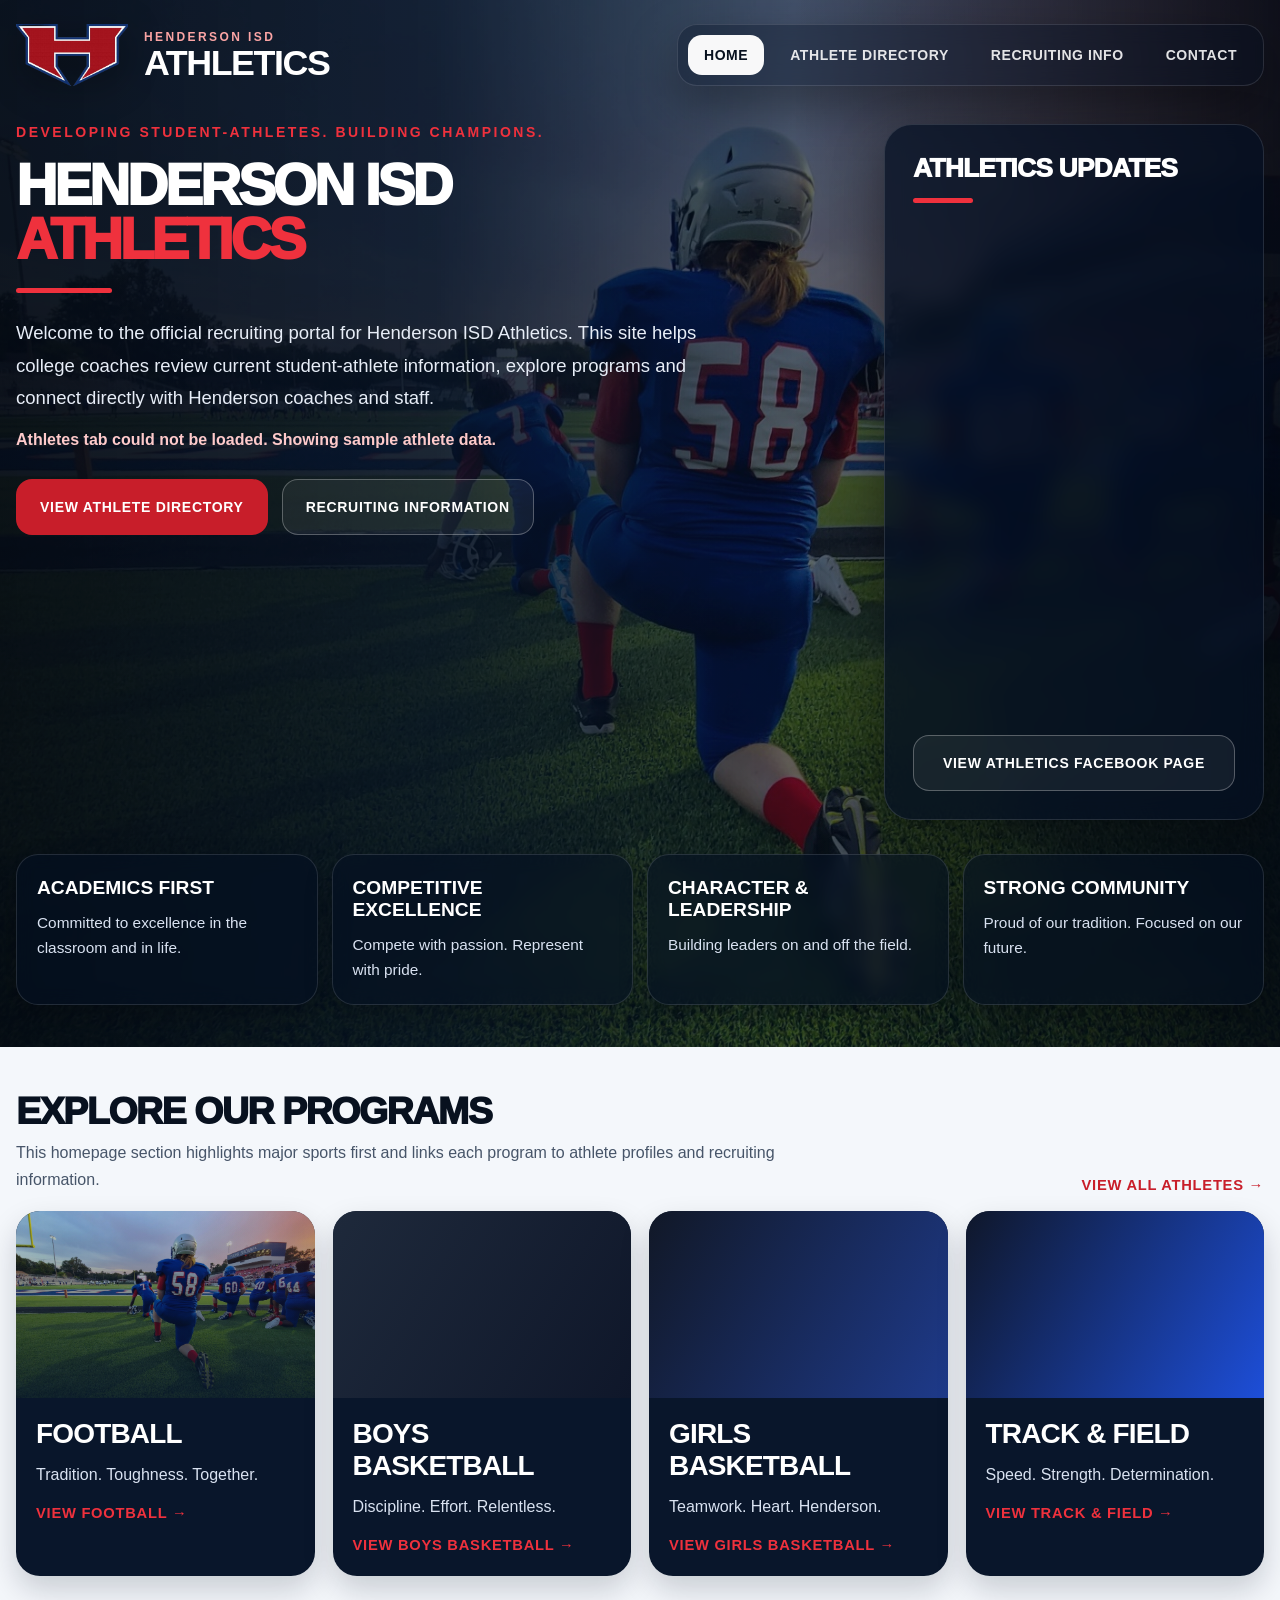
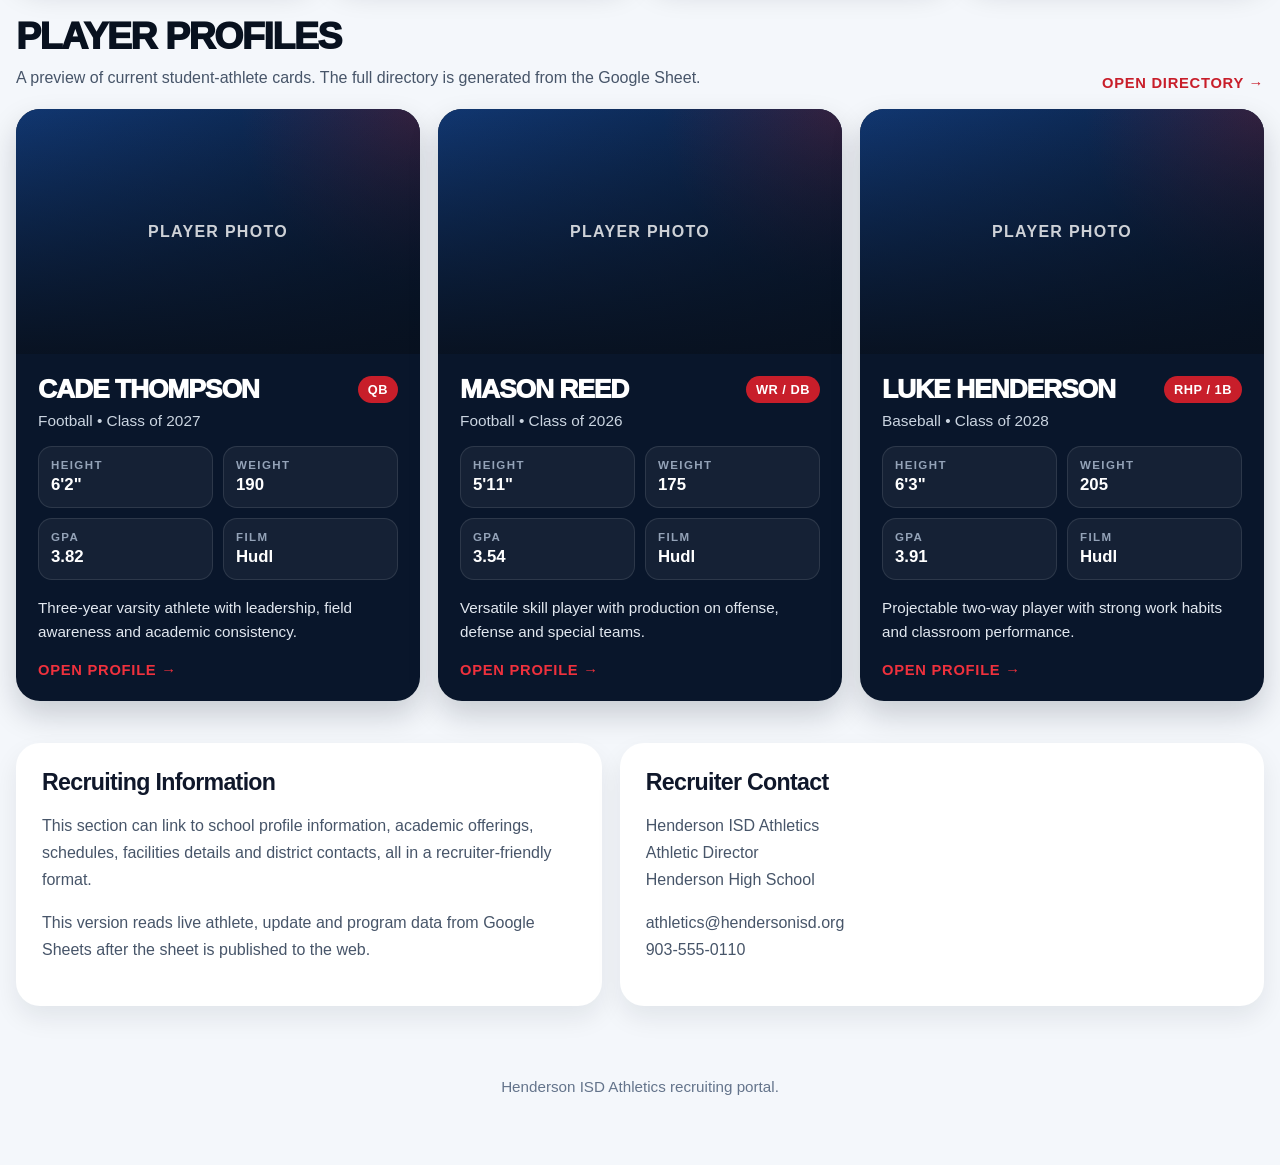
==== index.html @ 4355a3d9 "Update index.html" ====
<!DOCTYPE html>
<html lang="en">
<head>
  <meta charset="UTF-8" />
  <meta name="viewport" content="width=device-width, initial-scale=1.0" />
  <title>Henderson ISD Athletics Recruiting Portal</title>
  <link rel="stylesheet" href="styles.css" />
  <script defer src="config.js"></script>
  <script defer src="app.js"></script>
</head>
<body data-page="home">
  <header class="hero">
    <div class="hero-inner wrap">
      <div class="topbar">
        <div class="brand">
          <img src="assets/wicked-h.png" alt="Wicked H logo" />
          <div><p class="brand-kicker">Henderson ISD</p><div class="brand-title">Athletics</div></div>
        </div>
        <nav class="nav" aria-label="Main navigation">
          <a class='active' href="index.html">Home</a>
          <a  href="athletes.html">Athlete Directory</a>
          <a href="index.html#recruiting">Recruiting Info</a>
          <a href="index.html#contact">Contact</a>
        </nav>
      </div>

      <div class="hero-grid">
        <section>
          <p class="eyebrow">Developing student-athletes. Building champions.</p>
          <h1 class="headline"><span class="nowrap">Henderson ISD</span> <span class="accent">Athletics</span></h1>
          <div class="rule"></div>
          <p class="lead">Welcome to the official recruiting portal for Henderson ISD Athletics. This site helps college coaches review current student-athlete information, explore programs and connect directly with Henderson coaches and staff.</p>
          <p data-status style="display:none; margin-top:16px; color:#fecaca; font-weight:700;"></p>
          <div class="hero-actions"><a class="btn btn-primary" href="athletes.html">View Athlete Directory</a><a class="btn btn-secondary" href="#recruiting">Recruiting Information</a></div>
        </section>
        <aside class="updates-card"><div class="inner">
  <h2 class="updates-title">Athletics Updates</h2>

  <div class="rule" style="margin-top:14px; margin-bottom:14px; width:60px;"></div>

  <!-- Facebook Feed -->
 <div style="display:flex; justify-content:center; overflow:hidden;">
 <iframe
    src="https://www.facebook.com/plugins/page.php?href=https%3A%2F%2Fwww.facebook.com%2Fprofile.php%3Fid%3D61573619793756&tabs=timeline&width=500&height=600&small_header=false&adapt_container_width=true&hide_cover=false&show_facepile=false"
    width="500"
    height="500"
    style="border:none;overflow:hidden"
    scrolling="no"
    frameborder="0"
    allow="autoplay; clipboard-write; encrypted-media; picture-in-picture; web-share">
  </iframe>
</div>
  <!-- Fallback Button -->
  <a class="btn btn-secondary" style="margin-top:18px; width:100%;" 
     href="https://www.facebook.com/profile.php?id=61573619793756" 
     target="_blank">
    View Athletics Facebook Page
  </a>
</div></aside>
      </div>
      <div class="pill-grid"><div class="pill"><h3>Academics First</h3><p>Committed to excellence in the classroom and in life.</p></div><div class="pill"><h3>Competitive Excellence</h3><p>Compete with passion. Represent with pride.</p></div><div class="pill"><h3>Character &amp; Leadership</h3><p>Building leaders on and off the field.</p></div><div class="pill"><h3>Strong Community</h3><p>Proud of our tradition. Focused on our future.</p></div></div>
    </div>
  </header>
  <main class="wrap">
    <section id="programs"><div class="section-head"><div><h2 class="section-title">Explore Our Programs</h2><p class="section-copy">This homepage section highlights major sports first and links each program to athlete profiles and recruiting information.</p></div><a class="section-link" href="athletes.html">View all athletes →</a></div><div class="program-grid" data-programs></div></section>
    <section id="directory" style="margin-top:42px;"><div class="section-head"><div><h2 class="section-title">Player Profiles</h2><p class="section-copy">A preview of current student-athlete cards. The full directory is generated from the Google Sheet.</p></div><a class="section-link" href="athletes.html">Open directory →</a></div><div class="profile-grid" data-featured-athletes></div></section>
    <section id="recruiting" style="margin-top:42px;"><div class="info-grid"><div class="box"><h3>Recruiting Information</h3><p>This section can link to school profile information, academic offerings, schedules, facilities details and district contacts, all in a recruiter-friendly format.</p><p>This version reads live athlete, update and program data from Google Sheets after the sheet is published to the web.</p></div><div class="box" id="contact"><h3>Recruiter Contact</h3><p>Henderson ISD Athletics<br>Athletic Director<br>Henderson High School</p><p>athletics@hendersonisd.org<br>903-555-0110</p></div></div></section>
    <div class="footer">Henderson ISD Athletics recruiting portal.</div>
  </main>
</body>
</html>
---- styles.css ----
:root {
  --red: #c81e2a;
  --red-bright: #ef313d;
  --blue: #123b7a;
  --navy: #07162d;
  --white: #ffffff;
  --text: #0f172a;
  --line: rgba(255,255,255,0.12);
  --shadow: 0 20px 50px rgba(0,0,0,0.35);
  --max: 1280px;
}
* { box-sizing: border-box; }
body { margin: 0; font-family: Inter, Arial, Helvetica, sans-serif; color: var(--text); background: #f4f7fb; }
a { color: inherit; text-decoration: none; }
img { max-width: 100%; display: block; }
.wrap { width: min(var(--max), calc(100% - 32px)); margin: 0 auto; }
.hero { position: relative; overflow: hidden; color: white; background: var(--navy); min-height: 700px; }
.hero.compact { min-height: 430px; }
.hero::before {
  content: ""; position: absolute; inset: 0;
  background:
    linear-gradient(90deg, rgba(4,12,26,0.93) 0%, rgba(7,22,45,0.88) 34%, rgba(7,22,45,0.52) 62%, rgba(4,12,26,0.92) 100%),
    radial-gradient(circle at top right, rgba(200,30,42,0.34), transparent 30%),
    url('assets/hero-football.jpg') center center / cover no-repeat;
  filter: brightness(0.78);
}
.hero-inner { position: relative; z-index: 1; padding: 24px 0 42px; }
.topbar { display: flex; justify-content: space-between; align-items: flex-start; gap: 24px; margin-bottom: 38px; }
.brand { display: flex; align-items: center; gap: 16px; }
.brand img { width: 112px; filter: drop-shadow(0 10px 18px rgba(0,0,0,0.35)); }
.brand-kicker { margin: 0; color: #fca5a5; font-weight: 700; text-transform: uppercase; letter-spacing: .2em; font-size: 12px; }
.brand-title { margin: 2px 0 0; font-size: clamp(1.85rem, 2.8vw, 3.05rem); line-height: .95; font-weight: 900; text-transform: uppercase; letter-spacing: -0.04em; }
.nav { display: flex; flex-wrap: wrap; gap: 10px; padding: 10px; border: 1px solid var(--line); background: rgba(5,16,35,0.36); backdrop-filter: blur(10px); border-radius: 20px; box-shadow: var(--shadow); }
.nav a { padding: 12px 16px; border-radius: 14px; font-weight: 700; font-size: 14px; text-transform: uppercase; letter-spacing: .04em; color: rgba(255,255,255,0.88); }
.nav a.active, .nav a:hover { background: rgba(255,255,255,0.97); color: #08111f; }
.hero-grid {
  display: grid;
  grid-template-columns: minmax(0, 1.45fr) minmax(310px, 380px);
  gap: 30px;
  align-items: start;
}
.eyebrow { margin: 0; color: var(--red-bright); font-weight: 800; text-transform: uppercase; letter-spacing: .18em; font-size: 14px; }
.headline {
  margin: 18px 0 0;
  font-size: clamp(2.25rem, 4.45vw, 4.25rem);
  line-height: .95;
  letter-spacing: -0.055em;
  font-weight: 950;
  text-transform: uppercase;
  max-width: 780px;
}
.headline.compact-headline { font-size: clamp(2.8rem, 5.4vw, 5rem); }
.headline .accent { color: var(--red-bright); display: block; }
.nowrap { white-space: nowrap; }
.rule { width: 96px; height: 5px; border-radius: 999px; background: var(--red-bright); margin: 22px 0 24px; }
.lead { margin: 0; max-width: 720px; font-size: 1.16rem; line-height: 1.75; color: #e7edf7; }
.hero-actions { display: flex; flex-wrap: wrap; gap: 14px; margin-top: 30px; }
.btn { display: inline-flex; align-items: center; justify-content: center; min-height: 56px; padding: 0 23px; border-radius: 16px; font-weight: 800; font-size: 14px; text-transform: uppercase; letter-spacing: .05em; border: 1px solid transparent; cursor: pointer; }
.btn-primary { background: var(--red); color: white; }
.btn-secondary { background: rgba(255,255,255,0.06); color: white; border-color: rgba(255,255,255,0.28); }
.updates-card { border-radius: 28px; border: 1px solid var(--line); background: rgba(5, 16, 35, 0.72); backdrop-filter: blur(12px); box-shadow: var(--shadow); overflow: hidden; }
.updates-card .inner { padding: 28px; }
.updates-title { margin: 0; font-size: 1.65rem; text-transform: uppercase; letter-spacing: -0.03em; font-weight: 950; }
.updates-list { display: grid; gap: 14px; margin-top: 18px; }
.update-item { padding: 16px 0; border-top: 1px solid rgba(255,255,255,0.1); }
.update-item:first-child { border-top: 0; padding-top: 0; }
.update-kicker { margin: 0; color: var(--red-bright); font-weight: 900; text-transform: uppercase; font-size: 1.05rem; }
.update-text { margin: 8px 0 0; color: #f5f8fd; line-height: 1.55; font-size: 1rem; }
.update-date { margin: 10px 0 0; color: #94a3b8; font-size: .85rem; text-transform: uppercase; letter-spacing: .12em; }
.pill-grid { display: grid; grid-template-columns: repeat(4, minmax(0,1fr)); gap: 14px; margin-top: 34px; }
.pill { border-radius: 22px; border: 1px solid var(--line); background: rgba(5,16,35,0.58); backdrop-filter: blur(9px); padding: 22px 20px; box-shadow: 0 12px 28px rgba(0,0,0,0.22); }
.pill h3 { margin: 0; font-size: 1.2rem; color: white; text-transform: uppercase; font-weight: 900; }
.pill p { margin: 12px 0 0; color: #d9e2f1; line-height: 1.6; font-size: .96rem; }
main { padding: 46px 0 60px; }
.section-head { display: flex; justify-content: space-between; align-items: end; gap: 20px; margin-bottom: 18px; }
.section-title { margin: 0; font-size: 2.35rem; line-height: 1; font-weight: 950; text-transform: uppercase; letter-spacing: -0.04em; color: #08111f; }
.section-copy { margin: 8px 0 0; color: #475569; max-width: 760px; line-height: 1.7; }
.section-link { color: var(--red); font-weight: 800; text-transform: uppercase; letter-spacing: .05em; font-size: .92rem; white-space: nowrap; }
.program-grid, .profile-grid { display: grid; gap: 18px; }
.program-grid { grid-template-columns: repeat(4, minmax(0,1fr)); }
.profile-grid { grid-template-columns: repeat(3, minmax(0,1fr)); }
.program-card, .profile-card { background: #09162b; color: white; border-radius: 24px; overflow: hidden; box-shadow: 0 14px 30px rgba(8,17,31,0.18); }
.program-image { aspect-ratio: 16 / 10; background: linear-gradient(180deg, rgba(7,22,45,0.15), rgba(7,22,45,0.85)), radial-gradient(circle at top right, rgba(200,30,42,0.25), transparent 35%), url('assets/hero-football.jpg') center center / cover no-repeat; }
.program-card:nth-child(2) .program-image { background: linear-gradient(120deg, #1e293b, #0f172a); }
.program-card:nth-child(3) .program-image { background: linear-gradient(120deg, #111827, #1e3a8a); }
.program-card:nth-child(4) .program-image { background: linear-gradient(120deg, #0f172a, #1d4ed8); }
.program-body { padding: 20px 20px 22px; }
.program-body h3 { margin: 0; font-size: 1.75rem; font-weight: 900; text-transform: uppercase; letter-spacing: -0.03em; }
.program-body p { margin: 12px 0 0; color: #d9e2f1; line-height: 1.6; }
.program-link { display: inline-block; margin-top: 18px; color: var(--red-bright); font-weight: 800; text-transform: uppercase; letter-spacing: .05em; font-size: .92rem; }
.profile-photo { height: 245px; background: linear-gradient(180deg, rgba(8,17,31,0.1), rgba(8,17,31,0.95)), radial-gradient(circle at top right, rgba(200,30,42,0.24), transparent 38%), linear-gradient(135deg, #123b7a, #07162d); display: flex; align-items: center; justify-content: center; color: rgba(255,255,255,0.8); font-weight: 900; text-transform: uppercase; letter-spacing: .08em; overflow: hidden; }
.profile-photo img { width: 100%; height: 100%; object-fit: cover; }
.profile-body { padding: 22px; }
.profile-topline { display: flex; justify-content: space-between; align-items: start; gap: 12px; }
.profile-body h3 { margin: 0; font-size: 1.65rem; line-height: 1; font-weight: 950; text-transform: uppercase; letter-spacing: -0.04em; }
.badge { display: inline-flex; padding: 6px 10px; border-radius: 999px; background: var(--red); color: white; font-weight: 800; font-size: .8rem; text-transform: uppercase; letter-spacing: .04em; white-space: nowrap; }
.meta { margin: 10px 0 0; color: #cbd5e1; font-size: .96rem; }
.profile-stats { display: grid; grid-template-columns: repeat(2, 1fr); gap: 10px; margin-top: 16px; }
.stat { border: 1px solid rgba(255,255,255,0.1); background: rgba(255,255,255,0.05); border-radius: 14px; padding: 12px; }
.stat span { display: block; color: #94a3b8; font-size: .72rem; text-transform: uppercase; letter-spacing: .12em; font-weight: 800; }
.stat strong { display: block; margin-top: 4px; color: white; font-size: 1.05rem; }
.profile-note { color: #e2e8f0; line-height: 1.55; margin: 16px 0 0; font-size: .95rem; }
.filters { display: flex; flex-wrap: wrap; gap: 10px; margin: 0 0 24px; align-items: center; }
.filters input, .filters select { min-height: 46px; border: 1px solid #cbd5e1; border-radius: 14px; padding: 0 14px; font-size: 15px; background: white; }
.filters input { flex: 1 1 260px; }
.filters select { flex: 0 0 180px; }
.info-grid { display: grid; grid-template-columns: 1fr 1.1fr; gap: 18px; margin-top: 26px; }
.box, .empty-state { background: white; border-radius: 24px; box-shadow: 0 12px 26px rgba(15, 23, 42, 0.08); padding: 26px; }
.box h3 { margin: 0; font-size: 1.45rem; font-weight: 900; letter-spacing: -0.03em; }
.box p, .empty-state { color: #475569; line-height: 1.7; }
.footer { margin-top: 44px; padding: 28px 0 10px; color: #64748b; font-size: .95rem; text-align: center; }
@media (max-width: 1100px) { .hero-grid, .info-grid { grid-template-columns: 1fr; } .program-grid, .profile-grid, .pill-grid { grid-template-columns: repeat(2, minmax(0,1fr)); } .topbar { flex-direction: column; align-items: stretch; } }
@media (max-width: 720px) { .hero { position: relative; overflow: hidden; color: white; background: var(--navy); min-height: 700px; } .wrap { width: min(var(--max), calc(100% - 22px)); } .hero-inner { padding-top: 20px; } .brand img { width: 86px; } .headline {
  margin: 18px 0 0;
  font-size: clamp(2.25rem, 4.45vw, 4.25rem);
  line-height: .95;
  letter-spacing: -0.055em;
  font-weight: 950;
  text-transform: uppercase;
  max-width: 780px;
} .lead { font-size: 1.02rem; } .program-grid, .profile-grid, .pill-grid { grid-template-columns: 1fr; } .section-head { align-items: start; flex-direction: column; } .btn { width: 100%; } }
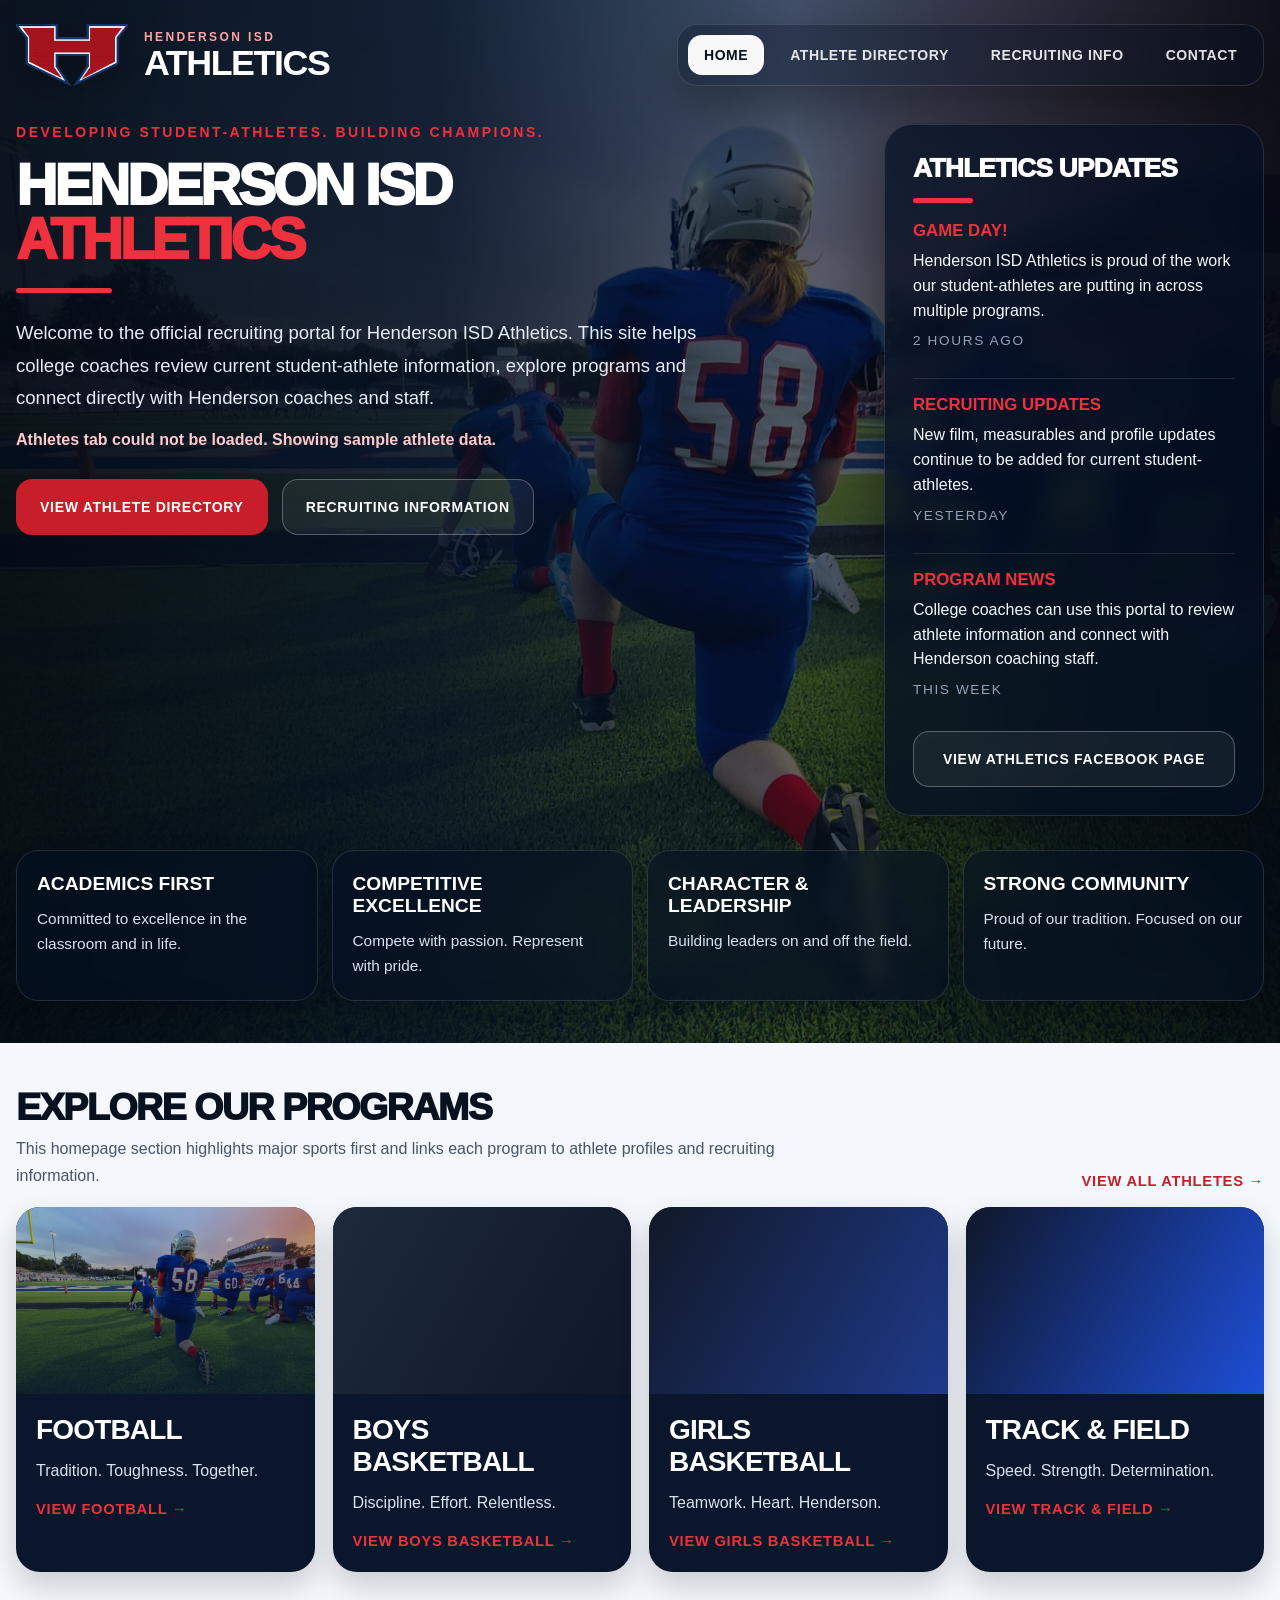
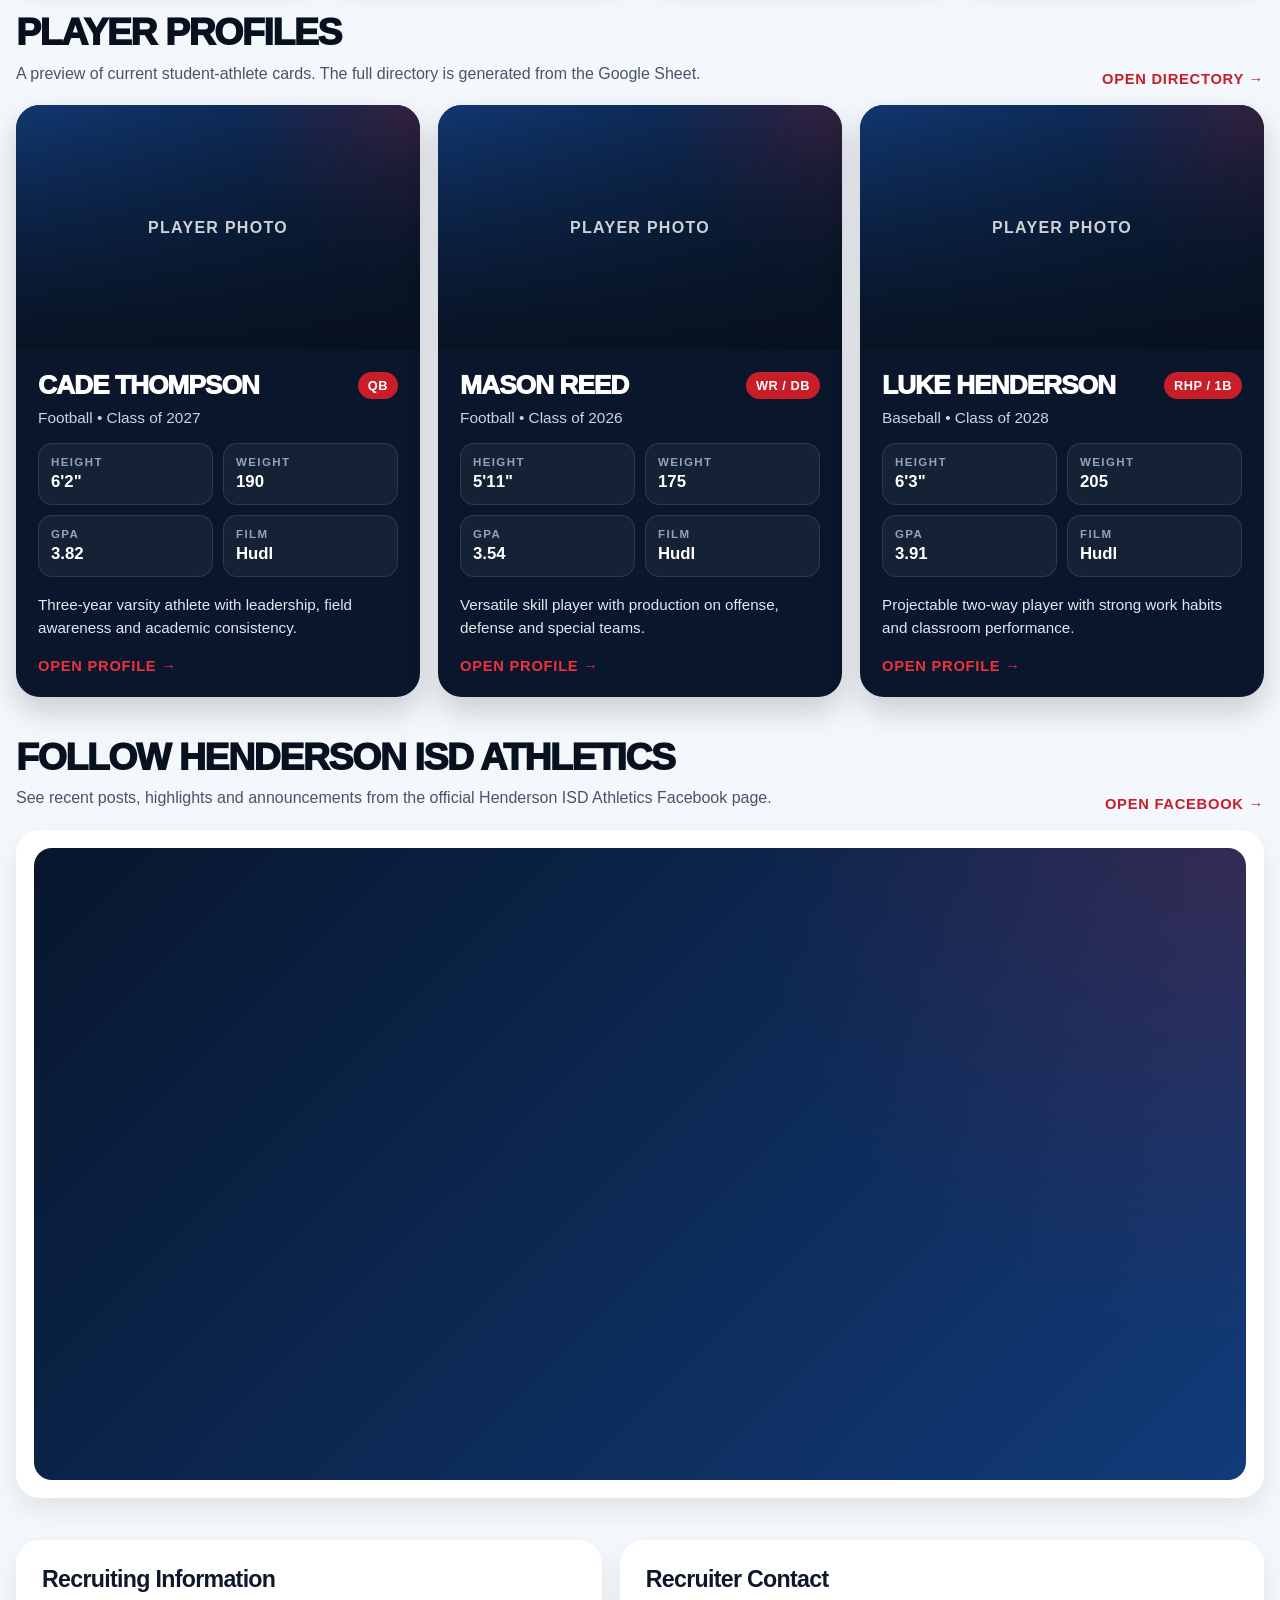
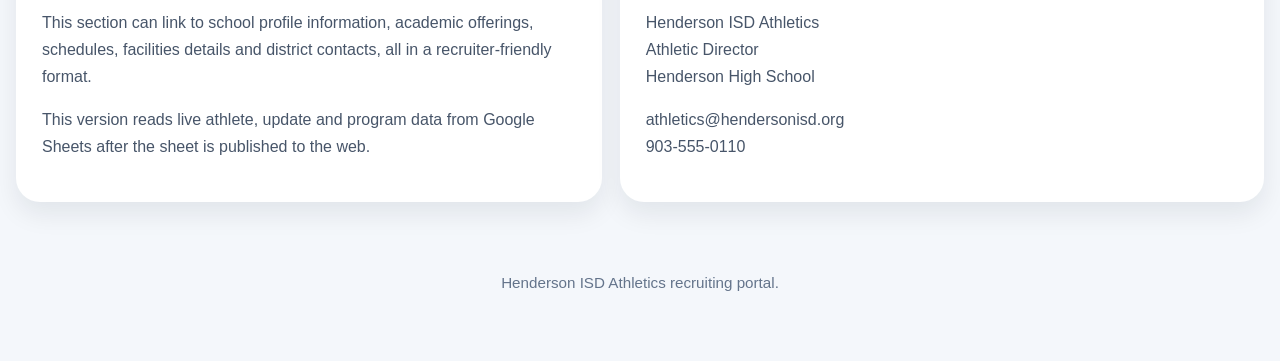
==== commit b2726905: "Update" ====
--- a/index.html
+++ b/index.html
@@ -33,30 +33,14 @@
           <p data-status style="display:none; margin-top:16px; color:#fecaca; font-weight:700;"></p>
           <div class="hero-actions"><a class="btn btn-primary" href="athletes.html">View Athlete Directory</a><a class="btn btn-secondary" href="#recruiting">Recruiting Information</a></div>
         </section>
-        <aside class="updates-card"><div class="inner">
-  <h2 class="updates-title">Athletics Updates</h2>
-
-  <div class="rule" style="margin-top:14px; margin-bottom:14px; width:60px;"></div>
-
-  <!-- Facebook Feed -->
- <div style="display:flex; justify-content:center; overflow:hidden;">
- <iframe
-    src="https://www.facebook.com/plugins/page.php?href=https%3A%2F%2Fwww.facebook.com%2Fprofile.php%3Fid%3D61573619793756&tabs=timeline&width=500&height=600&small_header=false&adapt_container_width=true&hide_cover=false&show_facepile=false"
-    width="500"
-    height="500"
-    style="border:none;overflow:hidden"
-    scrolling="no"
-    frameborder="0"
-    allow="autoplay; clipboard-write; encrypted-media; picture-in-picture; web-share">
-  </iframe>
-</div>
-  <!-- Fallback Button -->
-  <a class="btn btn-secondary" style="margin-top:18px; width:100%;" 
-     href="https://www.facebook.com/profile.php?id=61573619793756" 
-     target="_blank">
-    View Athletics Facebook Page
-  </a>
-</div></aside>
+        <aside class="updates-card">
+          <div class="inner">
+            <h2 class="updates-title">Athletics Updates</h2>
+            <div class="rule" style="margin-top:14px; margin-bottom:8px; width:60px;"></div>
+            <div class="updates-list" data-updates></div>
+            <a class="btn btn-secondary" style="margin-top:18px; width:100%;" href="https://www.facebook.com/profile.php?id=61573619793756" target="_blank" rel="noopener">View Athletics Facebook Page</a>
+          </div>
+        </aside>
       </div>
       <div class="pill-grid"><div class="pill"><h3>Academics First</h3><p>Committed to excellence in the classroom and in life.</p></div><div class="pill"><h3>Competitive Excellence</h3><p>Compete with passion. Represent with pride.</p></div><div class="pill"><h3>Character &amp; Leadership</h3><p>Building leaders on and off the field.</p></div><div class="pill"><h3>Strong Community</h3><p>Proud of our tradition. Focused on our future.</p></div></div>
     </div>
@@ -64,6 +48,31 @@
   <main class="wrap">
     <section id="programs"><div class="section-head"><div><h2 class="section-title">Explore Our Programs</h2><p class="section-copy">This homepage section highlights major sports first and links each program to athlete profiles and recruiting information.</p></div><a class="section-link" href="athletes.html">View all athletes →</a></div><div class="program-grid" data-programs></div></section>
     <section id="directory" style="margin-top:42px;"><div class="section-head"><div><h2 class="section-title">Player Profiles</h2><p class="section-copy">A preview of current student-athlete cards. The full directory is generated from the Google Sheet.</p></div><a class="section-link" href="athletes.html">Open directory →</a></div><div class="profile-grid" data-featured-athletes></div></section>
+
+    <section id="facebook-feed" style="margin-top:42px;">
+      <div class="section-head">
+        <div>
+          <h2 class="section-title">Follow Henderson ISD Athletics</h2>
+          <p class="section-copy">See recent posts, highlights and announcements from the official Henderson ISD Athletics Facebook page.</p>
+        </div>
+        <a class="section-link" href="https://www.facebook.com/profile.php?id=61573619793756" target="_blank" rel="noopener">Open Facebook →</a>
+      </div>
+
+      <div class="facebook-shell">
+        <div class="facebook-frame">
+          <iframe
+            src="https://www.facebook.com/plugins/page.php?href=https%3A%2F%2Fwww.facebook.com%2Fprofile.php%3Fid%3D61573619793756&tabs=timeline&width=500&height=600&small_header=false&adapt_container_width=false&hide_cover=false&show_facepile=false"
+            width="500"
+            height="600"
+            style="border:none;overflow:hidden;max-width:100%;"
+            scrolling="no"
+            frameborder="0"
+            allow="autoplay; clipboard-write; encrypted-media; picture-in-picture; web-share">
+          </iframe>
+        </div>
+      </div>
+    </section>
+
     <section id="recruiting" style="margin-top:42px;"><div class="info-grid"><div class="box"><h3>Recruiting Information</h3><p>This section can link to school profile information, academic offerings, schedules, facilities details and district contacts, all in a recruiter-friendly format.</p><p>This version reads live athlete, update and program data from Google Sheets after the sheet is published to the web.</p></div><div class="box" id="contact"><h3>Recruiter Contact</h3><p>Henderson ISD Athletics<br>Athletic Director<br>Henderson High School</p><p>athletics@hendersonisd.org<br>903-555-0110</p></div></div></section>
     <div class="footer">Henderson ISD Athletics recruiting portal.</div>
   </main>
--- a/styles.css
+++ b/styles.css
@@ -110,6 +110,51 @@
 .box h3 { margin: 0; font-size: 1.45rem; font-weight: 900; letter-spacing: -0.03em; }
 .box p, .empty-state { color: #475569; line-height: 1.7; }
 .footer { margin-top: 44px; padding: 28px 0 10px; color: #64748b; font-size: .95rem; text-align: center; }
+
+.facebook-shell {
+  background: white;
+  border-radius: 24px;
+  box-shadow: 0 12px 26px rgba(15, 23, 42, 0.08);
+  padding: 18px;
+  overflow: hidden;
+}
+
+.facebook-frame {
+  display: flex;
+  justify-content: center;
+  overflow: hidden;
+  border-radius: 18px;
+  background:
+    radial-gradient(circle at top right, rgba(200,30,42,0.20), transparent 36%),
+    linear-gradient(135deg, #07162d, #123b7a);
+  padding: 16px;
+}
+
+.program-card,
+.profile-card,
+.box,
+.facebook-shell {
+  transition: transform .2s ease, box-shadow .2s ease;
+}
+
+.program-card:hover,
+.profile-card:hover,
+.box:hover,
+.facebook-shell:hover {
+  transform: translateY(-4px);
+  box-shadow: 0 20px 42px rgba(8,17,31,0.24);
+}
+
+.program-link {
+  transition: color .2s ease, letter-spacing .2s ease;
+}
+
+.program-card:hover .program-link,
+.profile-card:hover .program-link {
+  color: #ffffff;
+  letter-spacing: .08em;
+}
+
 @media (max-width: 1100px) { .hero-grid, .info-grid { grid-template-columns: 1fr; } .program-grid, .profile-grid, .pill-grid { grid-template-columns: repeat(2, minmax(0,1fr)); } .topbar { flex-direction: column; align-items: stretch; } }
 @media (max-width: 720px) { .hero { position: relative; overflow: hidden; color: white; background: var(--navy); min-height: 700px; } .wrap { width: min(var(--max), calc(100% - 22px)); } .hero-inner { padding-top: 20px; } .brand img { width: 86px; } .headline {
   margin: 18px 0 0;
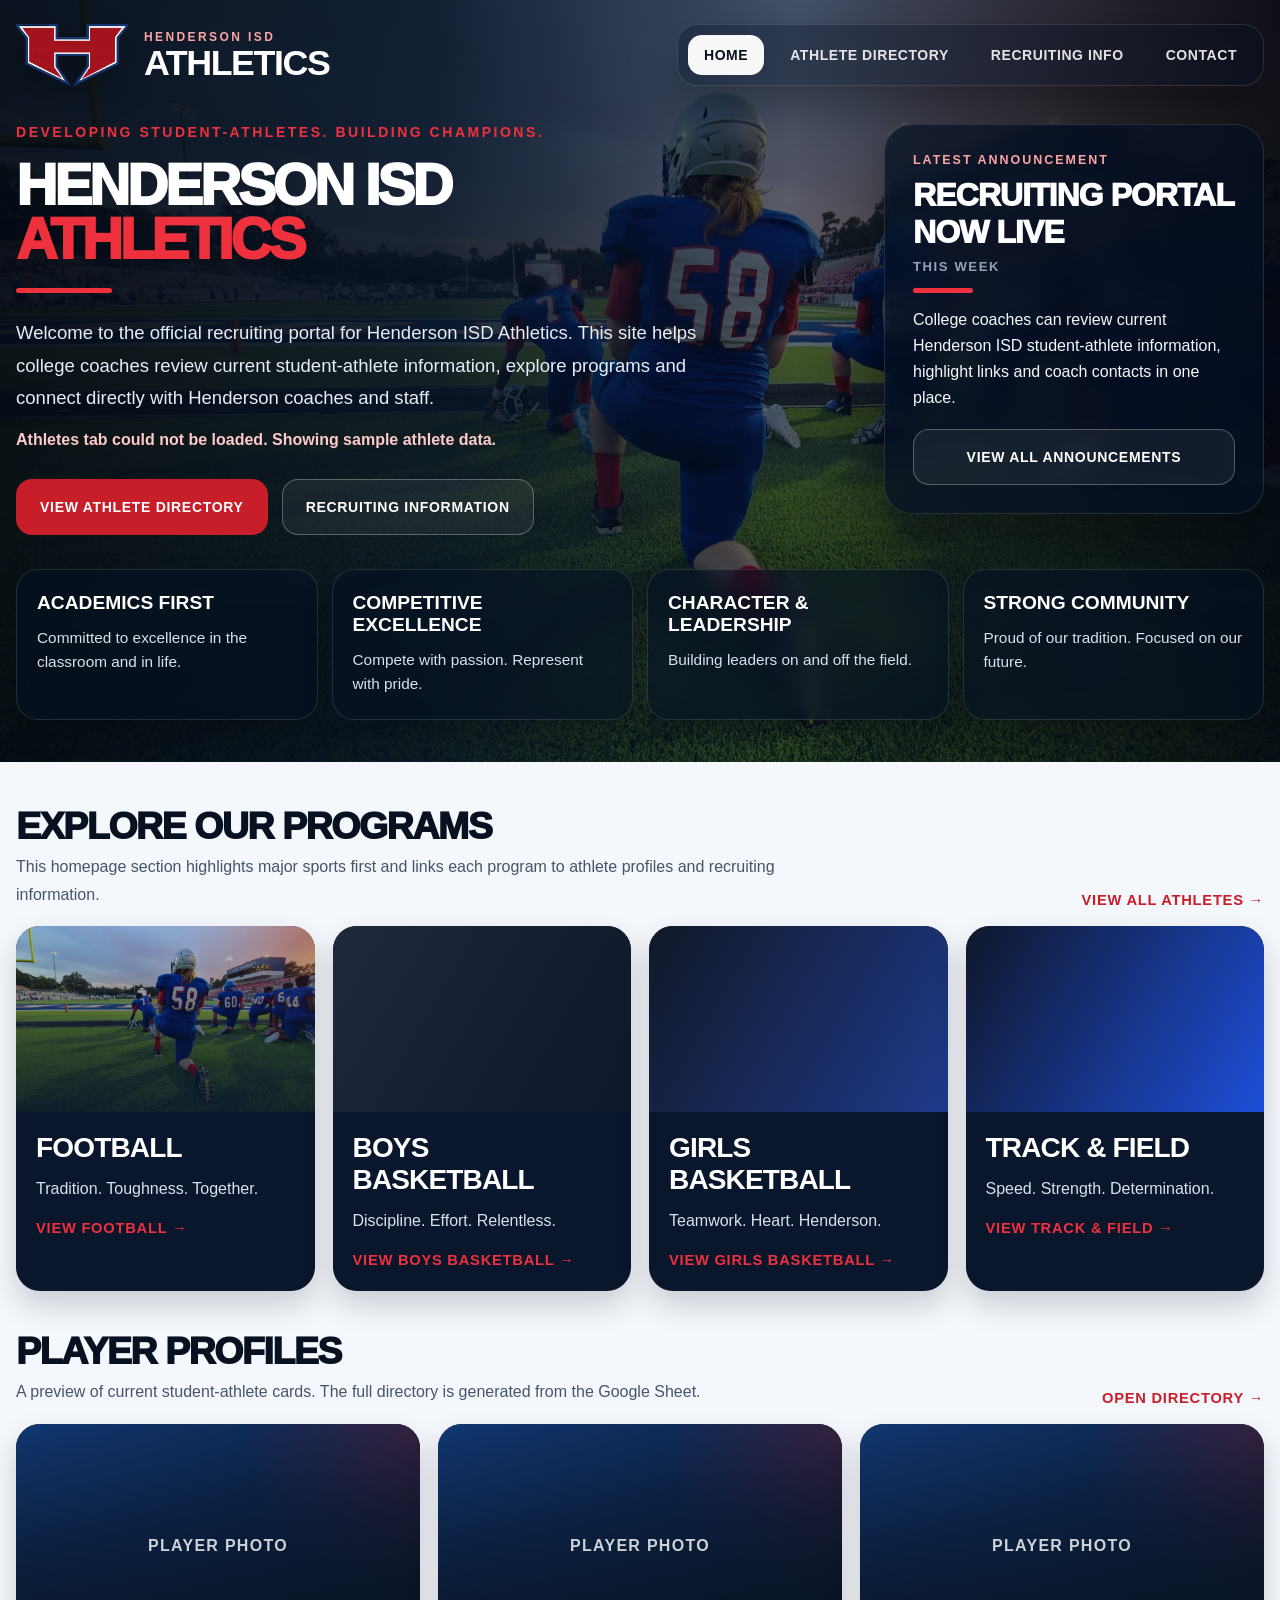
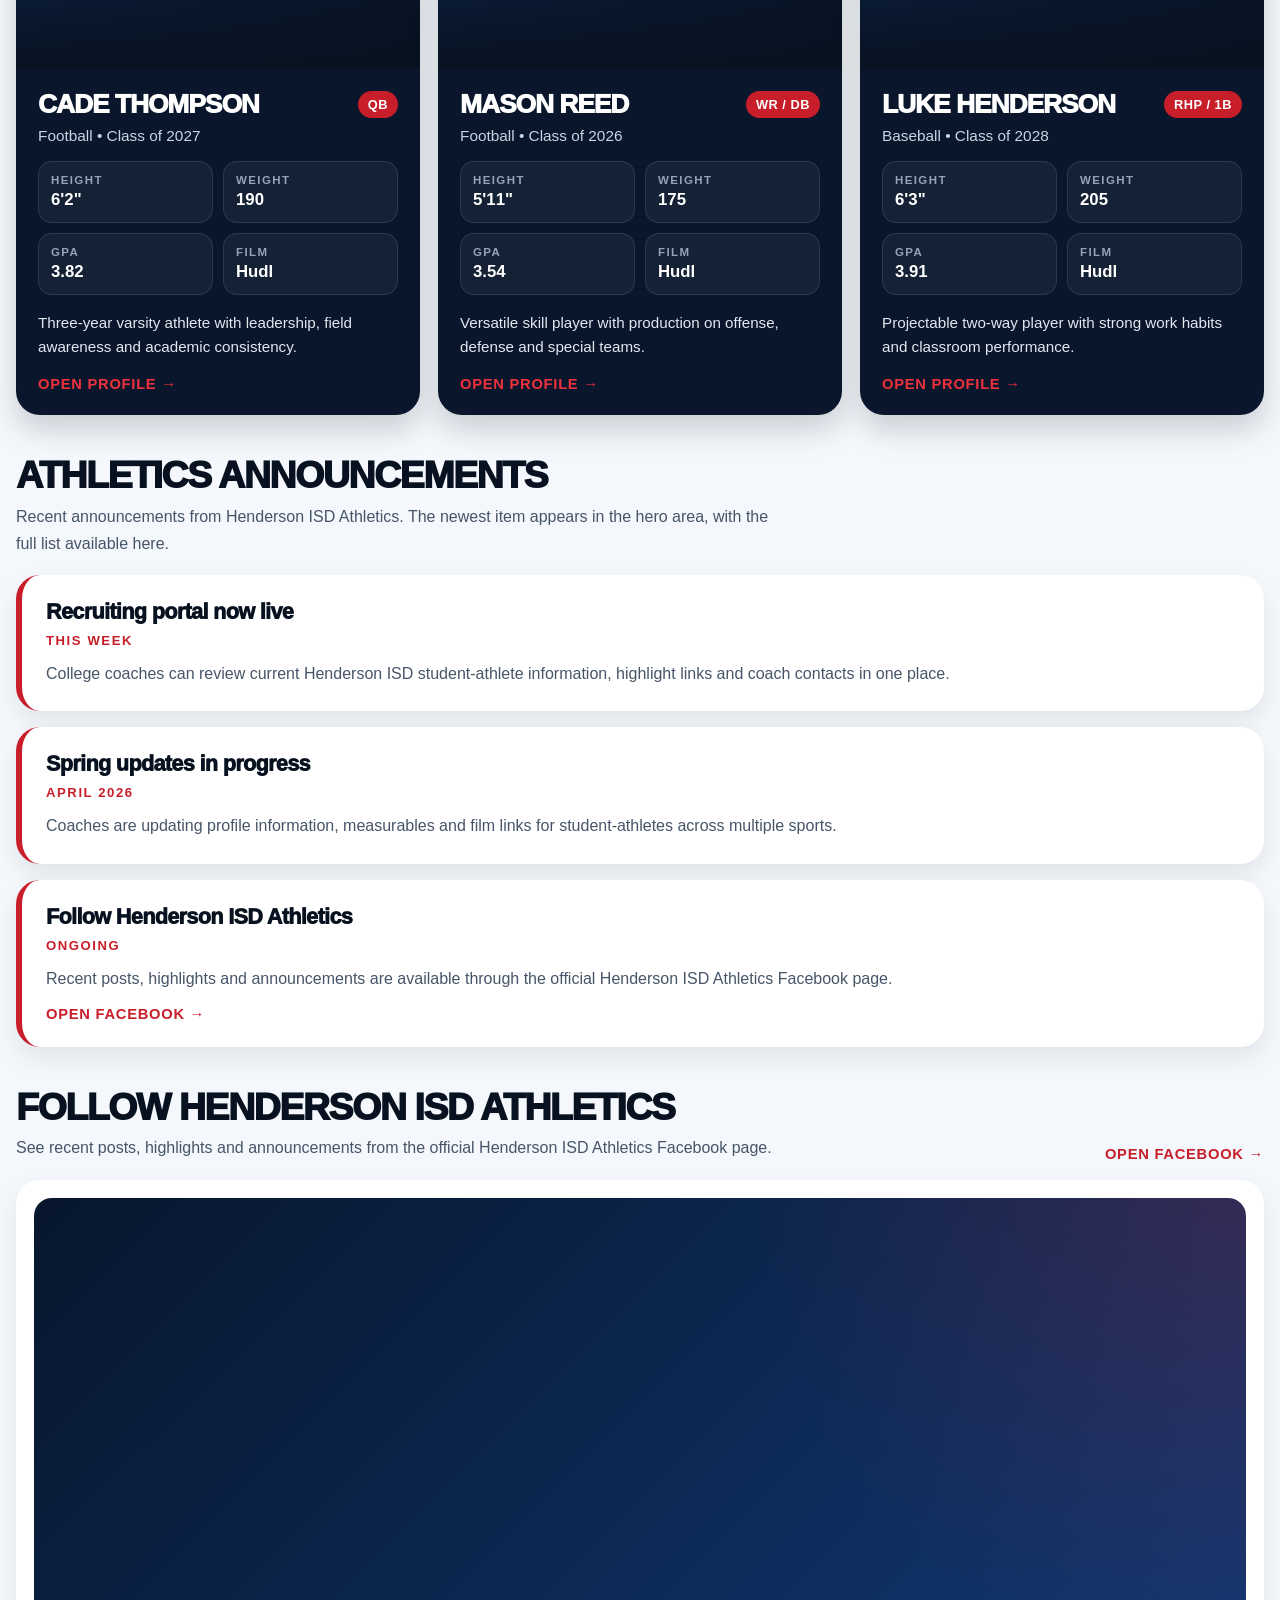
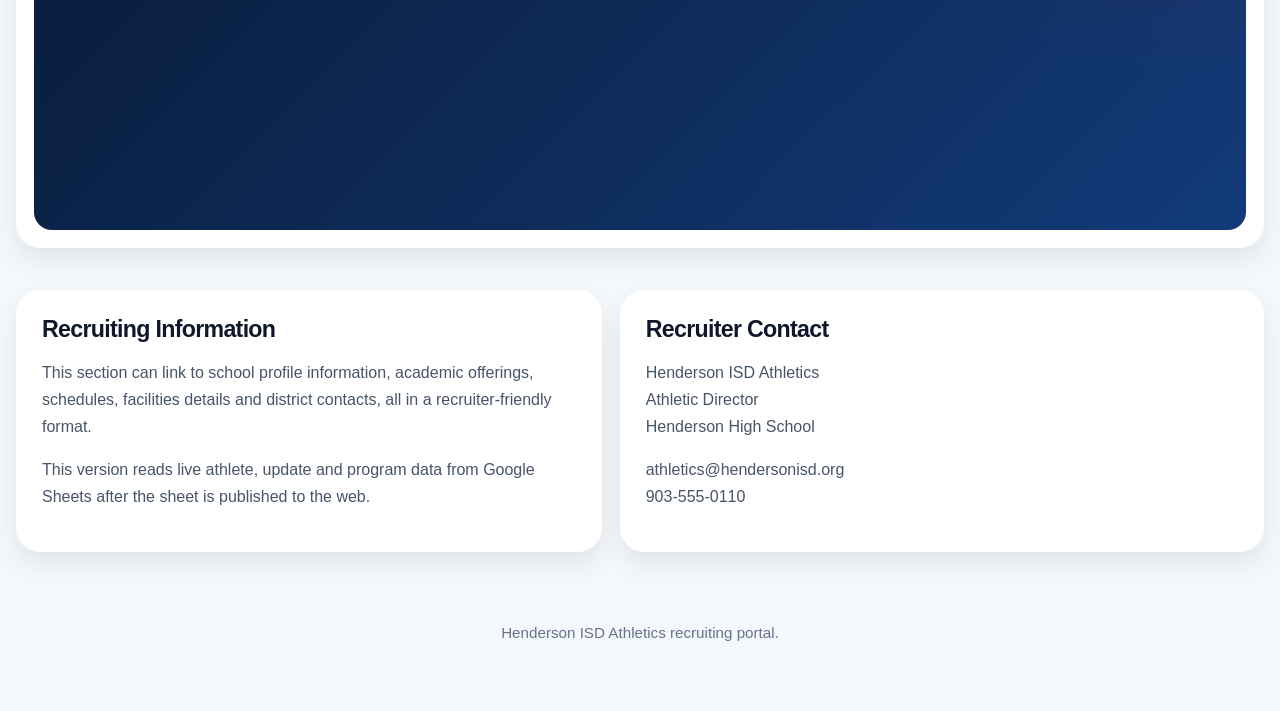
==== commit 5789ece0: "info section" ====
--- a/index.html
+++ b/index.html
@@ -33,12 +33,15 @@
           <p data-status style="display:none; margin-top:16px; color:#fecaca; font-weight:700;"></p>
           <div class="hero-actions"><a class="btn btn-primary" href="athletes.html">View Athlete Directory</a><a class="btn btn-secondary" href="#recruiting">Recruiting Information</a></div>
         </section>
-        <aside class="updates-card">
+        <aside class="updates-card announcement-card">
           <div class="inner">
-            <h2 class="updates-title">Athletics Updates</h2>
-            <div class="rule" style="margin-top:14px; margin-bottom:8px; width:60px;"></div>
-            <div class="updates-list" data-updates></div>
-            <a class="btn btn-secondary" style="margin-top:18px; width:100%;" href="https://www.facebook.com/profile.php?id=61573619793756" target="_blank" rel="noopener">View Athletics Facebook Page</a>
+            <p class="announcement-label">Latest Announcement</p>
+            <div data-announcement-latest>
+              <h2 class="updates-title">Athletics Updates</h2>
+              <div class="rule" style="margin-top:14px; margin-bottom:8px; width:60px;"></div>
+              <div class="updates-list" data-updates></div>
+            </div>
+            <a class="btn btn-secondary" style="margin-top:18px; width:100%;" href="#announcements">View All Announcements</a>
           </div>
         </aside>
       </div>
@@ -48,6 +51,18 @@
   <main class="wrap">
     <section id="programs"><div class="section-head"><div><h2 class="section-title">Explore Our Programs</h2><p class="section-copy">This homepage section highlights major sports first and links each program to athlete profiles and recruiting information.</p></div><a class="section-link" href="athletes.html">View all athletes →</a></div><div class="program-grid" data-programs></div></section>
     <section id="directory" style="margin-top:42px;"><div class="section-head"><div><h2 class="section-title">Player Profiles</h2><p class="section-copy">A preview of current student-athlete cards. The full directory is generated from the Google Sheet.</p></div><a class="section-link" href="athletes.html">Open directory →</a></div><div class="profile-grid" data-featured-athletes></div></section>
+
+
+    <section id="announcements" style="margin-top:42px;">
+      <div class="section-head">
+        <div>
+          <h2 class="section-title">Athletics Announcements</h2>
+          <p class="section-copy">Recent announcements from Henderson ISD Athletics. The newest item appears in the hero area, with the full list available here.</p>
+        </div>
+      </div>
+
+      <div class="announcement-list" data-announcements></div>
+    </section>
 
     <section id="facebook-feed" style="margin-top:42px;">
       <div class="section-head">
--- a/styles.css
+++ b/styles.css
@@ -155,6 +155,83 @@
   letter-spacing: .08em;
 }
 
+
+.announcement-card .announcement-label {
+  margin: 0 0 10px;
+  color: #fca5a5;
+  font-size: .78rem;
+  font-weight: 900;
+  letter-spacing: .16em;
+  text-transform: uppercase;
+}
+
+.announcement-hero-title {
+  margin: 0;
+  font-size: 2rem;
+  text-transform: uppercase;
+  letter-spacing: -0.03em;
+  font-weight: 950;
+  color: white;
+}
+
+.announcement-hero-date {
+  margin: 8px 0 0;
+  color: #94a3b8;
+  font-size: .82rem;
+  font-weight: 800;
+  text-transform: uppercase;
+  letter-spacing: .12em;
+}
+
+.announcement-hero-text {
+  margin: 14px 0 0;
+  color: #f5f8fd;
+  line-height: 1.62;
+  font-size: 1rem;
+}
+
+.announcement-list {
+  display: grid;
+  gap: 16px;
+}
+
+.announcement-item {
+  background: white;
+  border-radius: 24px;
+  box-shadow: 0 12px 26px rgba(15, 23, 42, 0.08);
+  padding: 24px;
+  border-left: 6px solid var(--red);
+  transition: transform .2s ease, box-shadow .2s ease;
+}
+
+.announcement-item:hover {
+  transform: translateY(-4px);
+  box-shadow: 0 20px 42px rgba(8,17,31,0.24);
+}
+
+.announcement-item h3 {
+  margin: 0;
+  font-size: 1.35rem;
+  font-weight: 950;
+  letter-spacing: -0.03em;
+  color: #08111f;
+}
+
+.announcement-date {
+  margin: 8px 0 0;
+  color: var(--red);
+  font-size: .82rem;
+  font-weight: 900;
+  text-transform: uppercase;
+  letter-spacing: .12em;
+}
+
+.announcement-item p {
+  margin: 12px 0 0;
+  color: #475569;
+  line-height: 1.7;
+}
+
 @media (max-width: 1100px) { .hero-grid, .info-grid { grid-template-columns: 1fr; } .program-grid, .profile-grid, .pill-grid { grid-template-columns: repeat(2, minmax(0,1fr)); } .topbar { flex-direction: column; align-items: stretch; } }
 @media (max-width: 720px) { .hero { position: relative; overflow: hidden; color: white; background: var(--navy); min-height: 700px; } .wrap { width: min(var(--max), calc(100% - 22px)); } .hero-inner { padding-top: 20px; } .brand img { width: 86px; } .headline {
   margin: 18px 0 0;
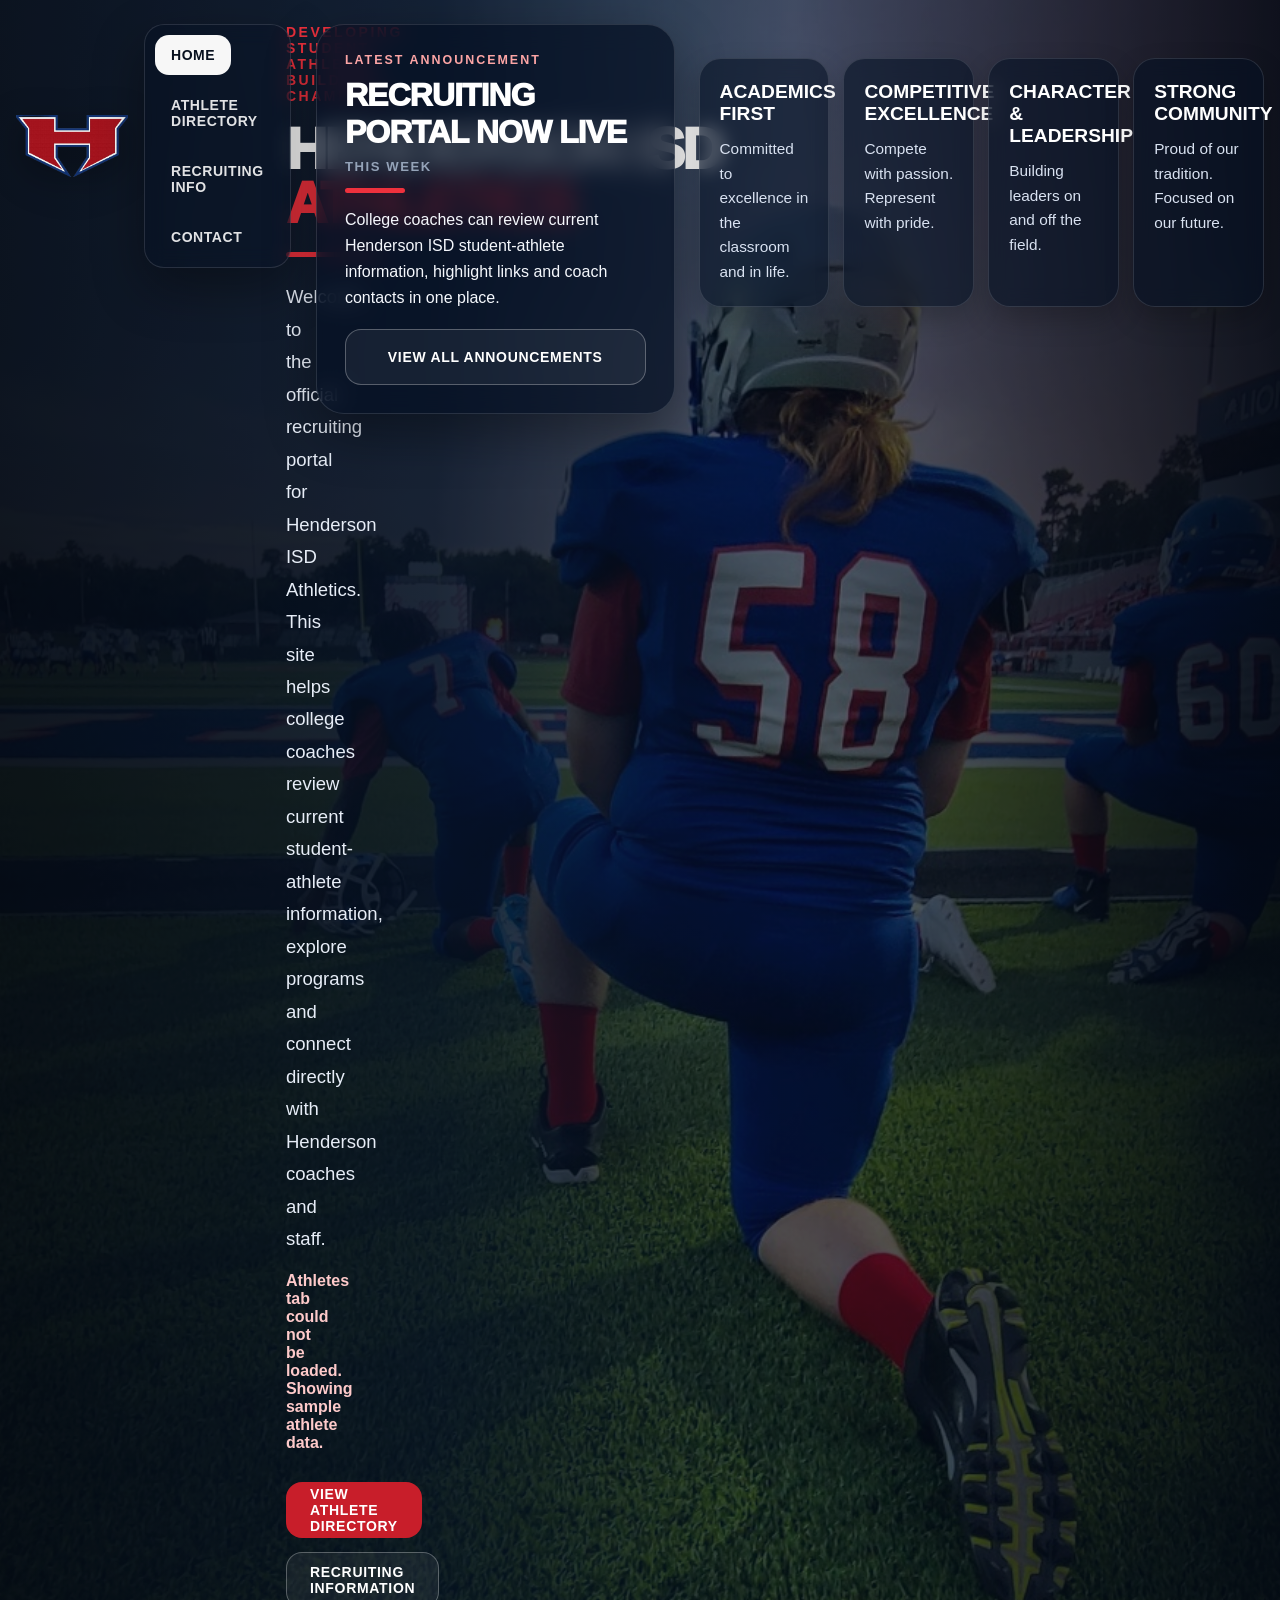
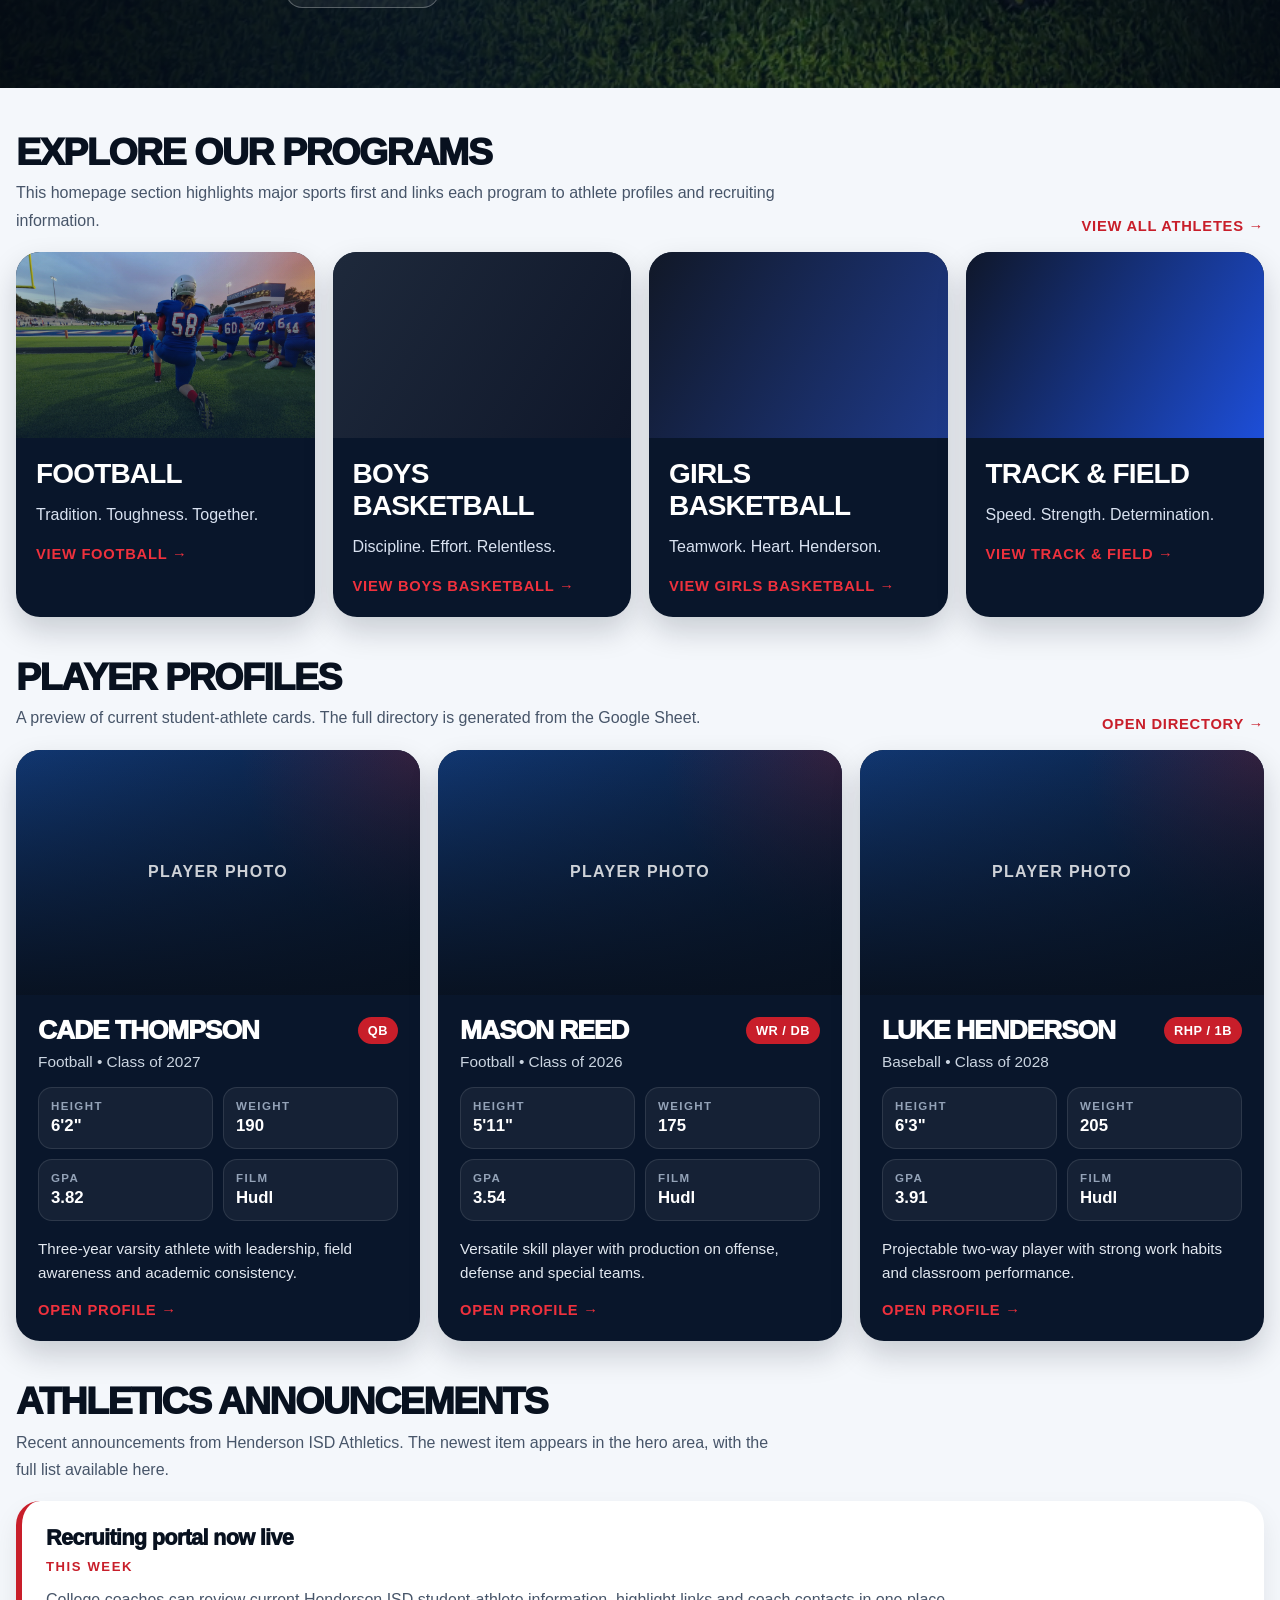
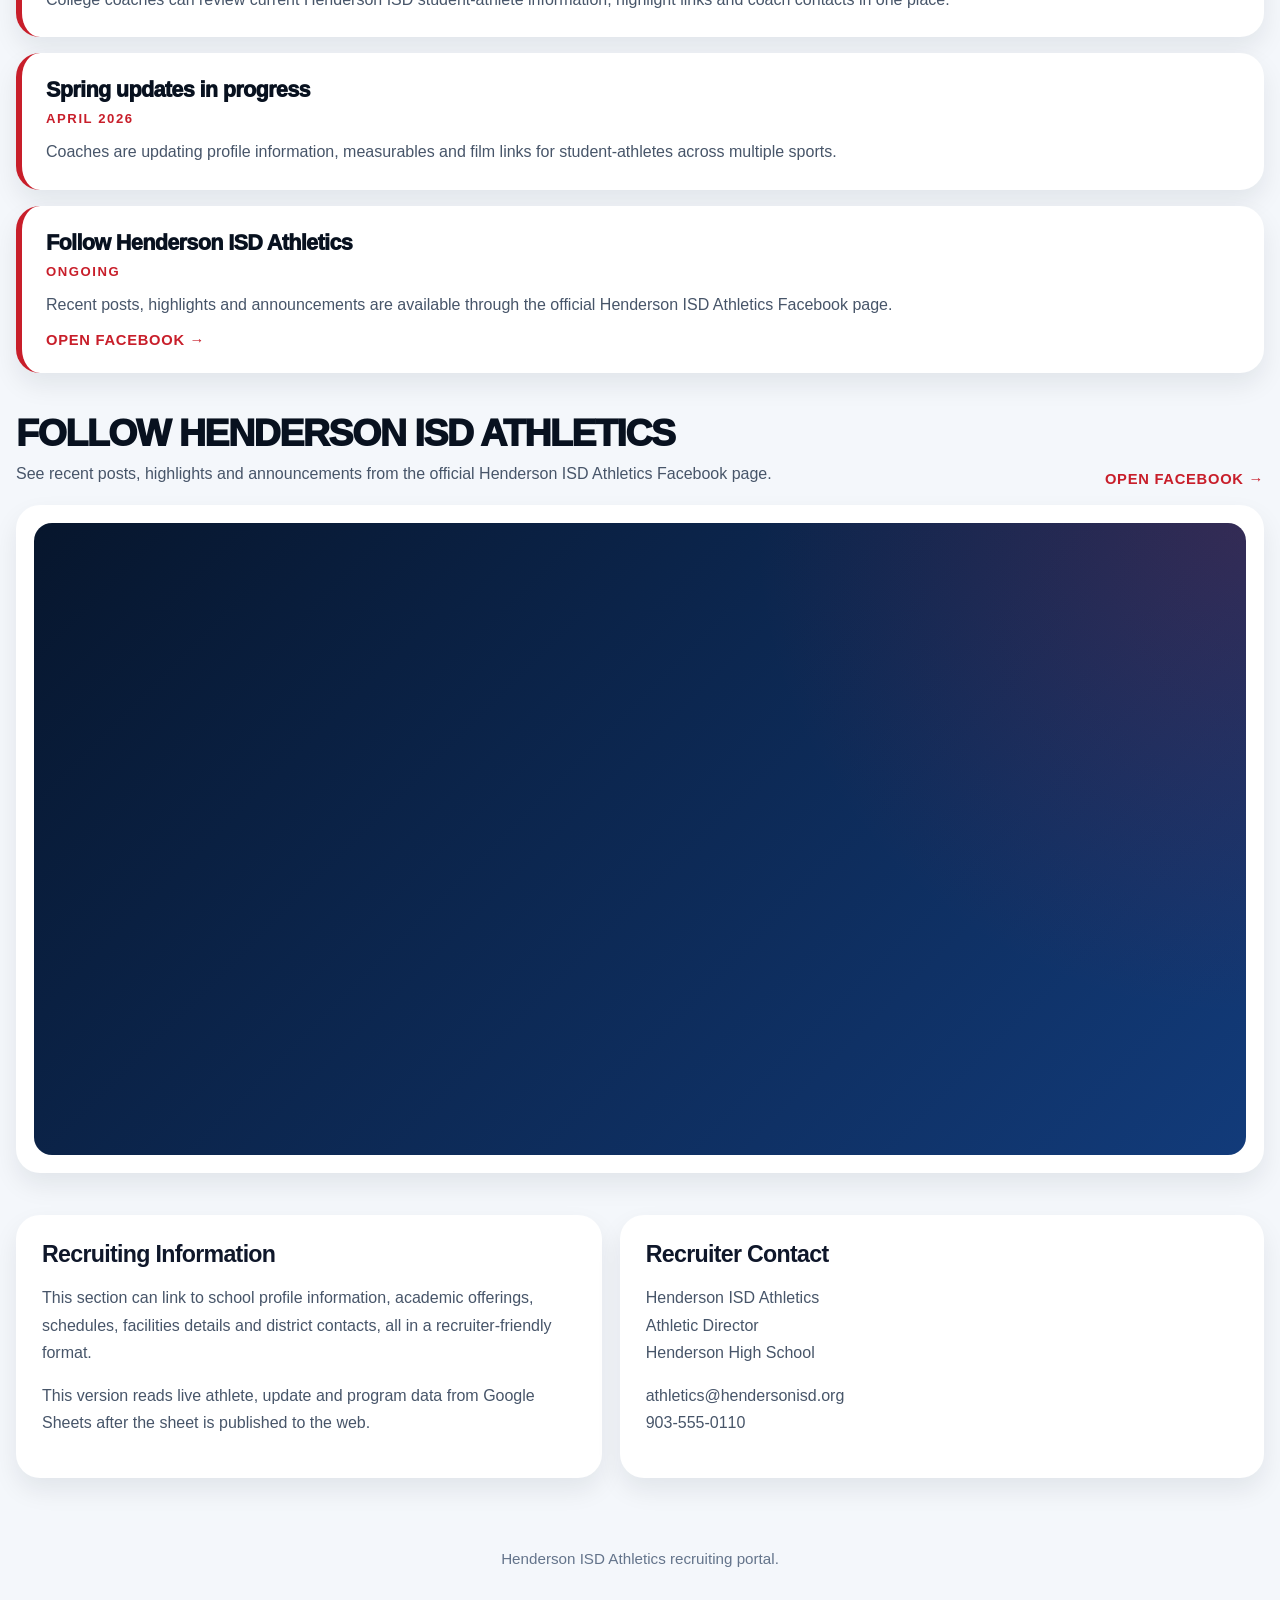
==== commit e0873017: "Update index.html" ====
--- a/index.html
+++ b/index.html
@@ -14,8 +14,7 @@
       <div class="topbar">
         <div class="brand">
           <img src="assets/wicked-h.png" alt="Wicked H logo" />
-          <div><p class="brand-kicker">Henderson ISD</p><div class="brand-title">Athletics</div></div>
-        </div>
+         
         <nav class="nav" aria-label="Main navigation">
           <a class='active' href="index.html">Home</a>
           <a  href="athletes.html">Athlete Directory</a>
@@ -92,4 +91,4 @@
     <div class="footer">Henderson ISD Athletics recruiting portal.</div>
   </main>
 </body>
-</html>+</html>
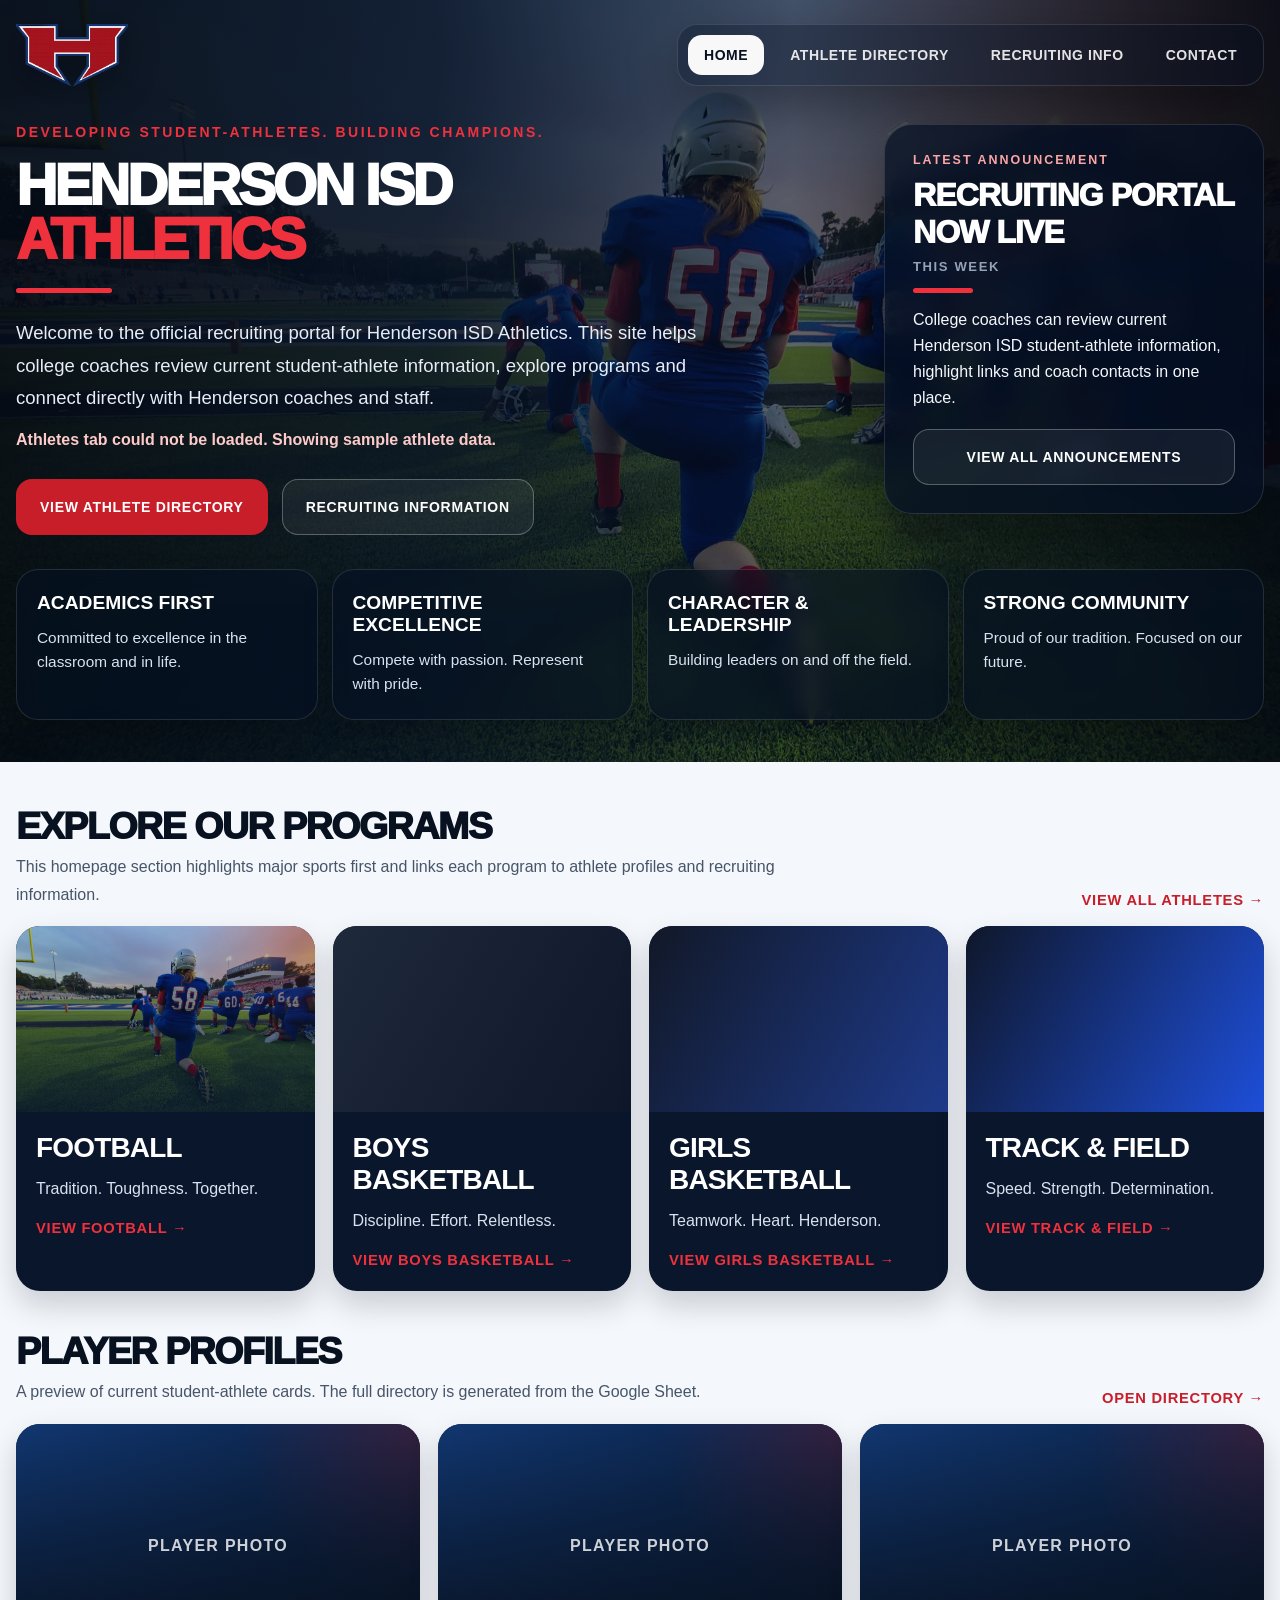
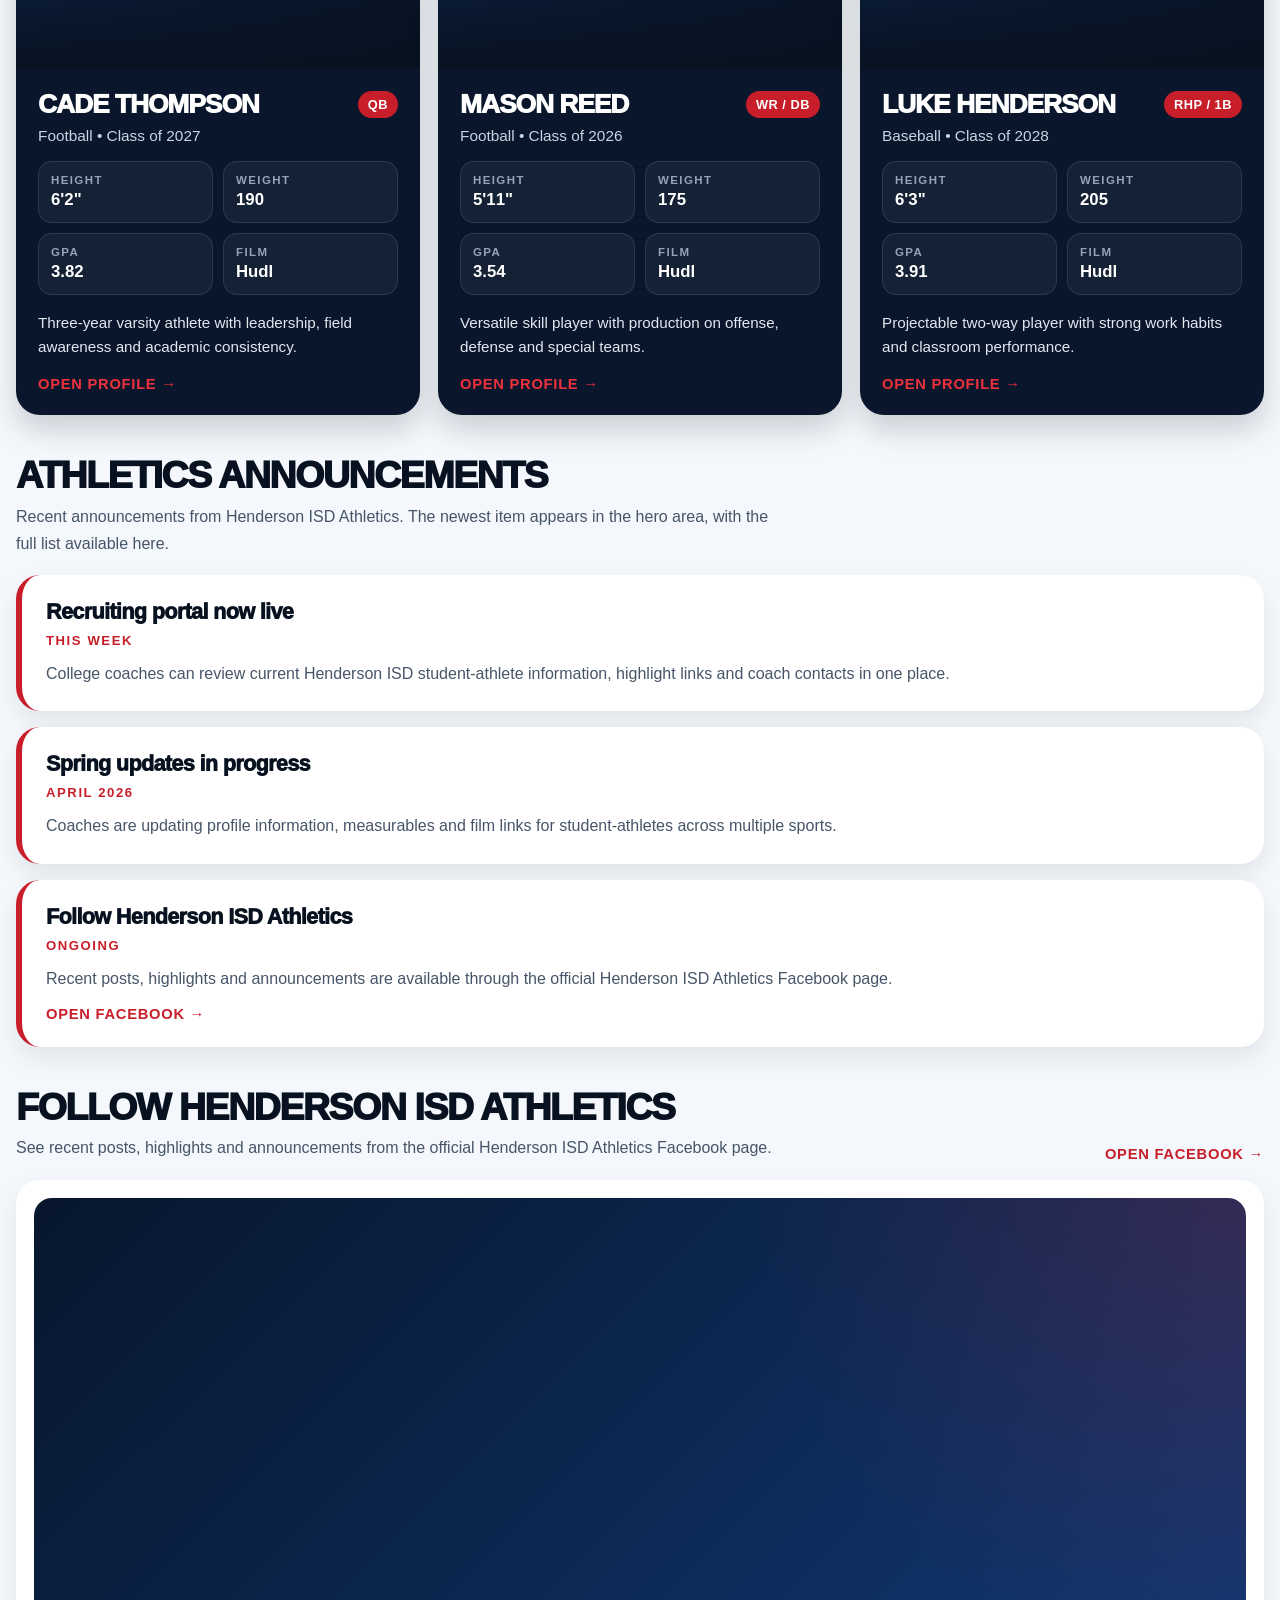
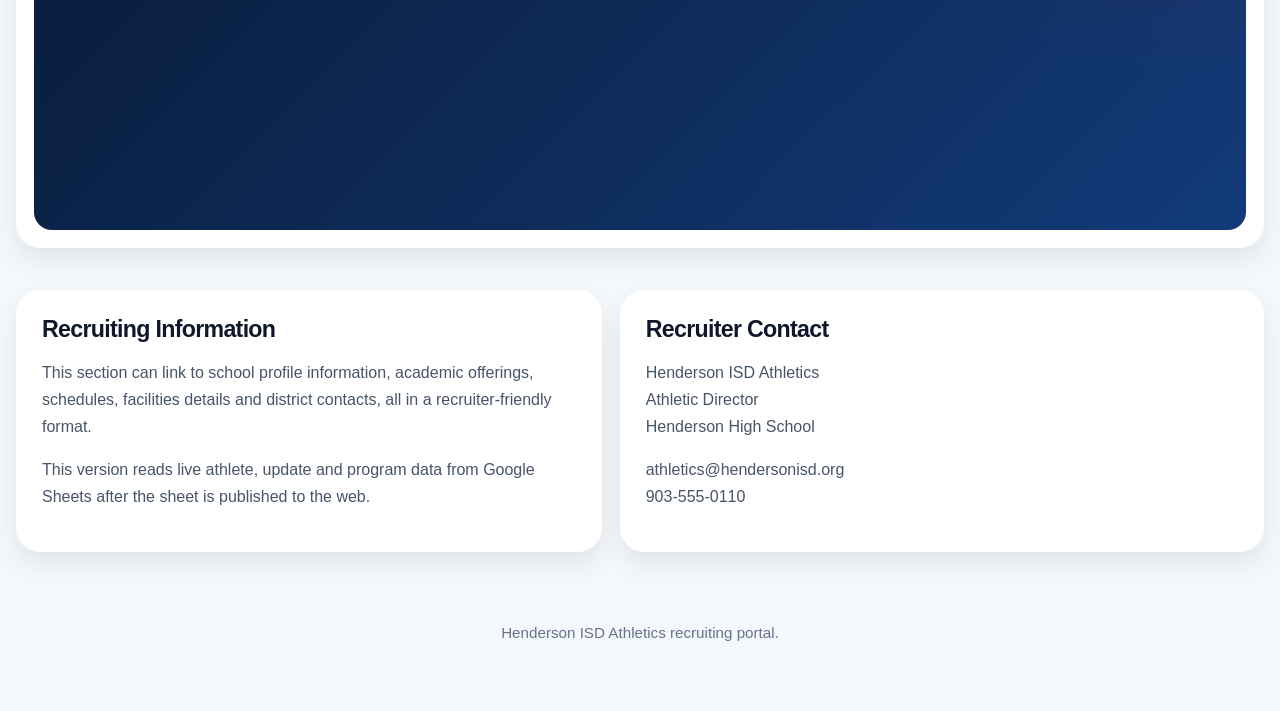
==== commit 9040d42d: "Update index.html" ====
--- a/index.html
+++ b/index.html
@@ -14,7 +14,7 @@
       <div class="topbar">
         <div class="brand">
           <img src="assets/wicked-h.png" alt="Wicked H logo" />
-         
+        </div> 
         <nav class="nav" aria-label="Main navigation">
           <a class='active' href="index.html">Home</a>
           <a  href="athletes.html">Athlete Directory</a>
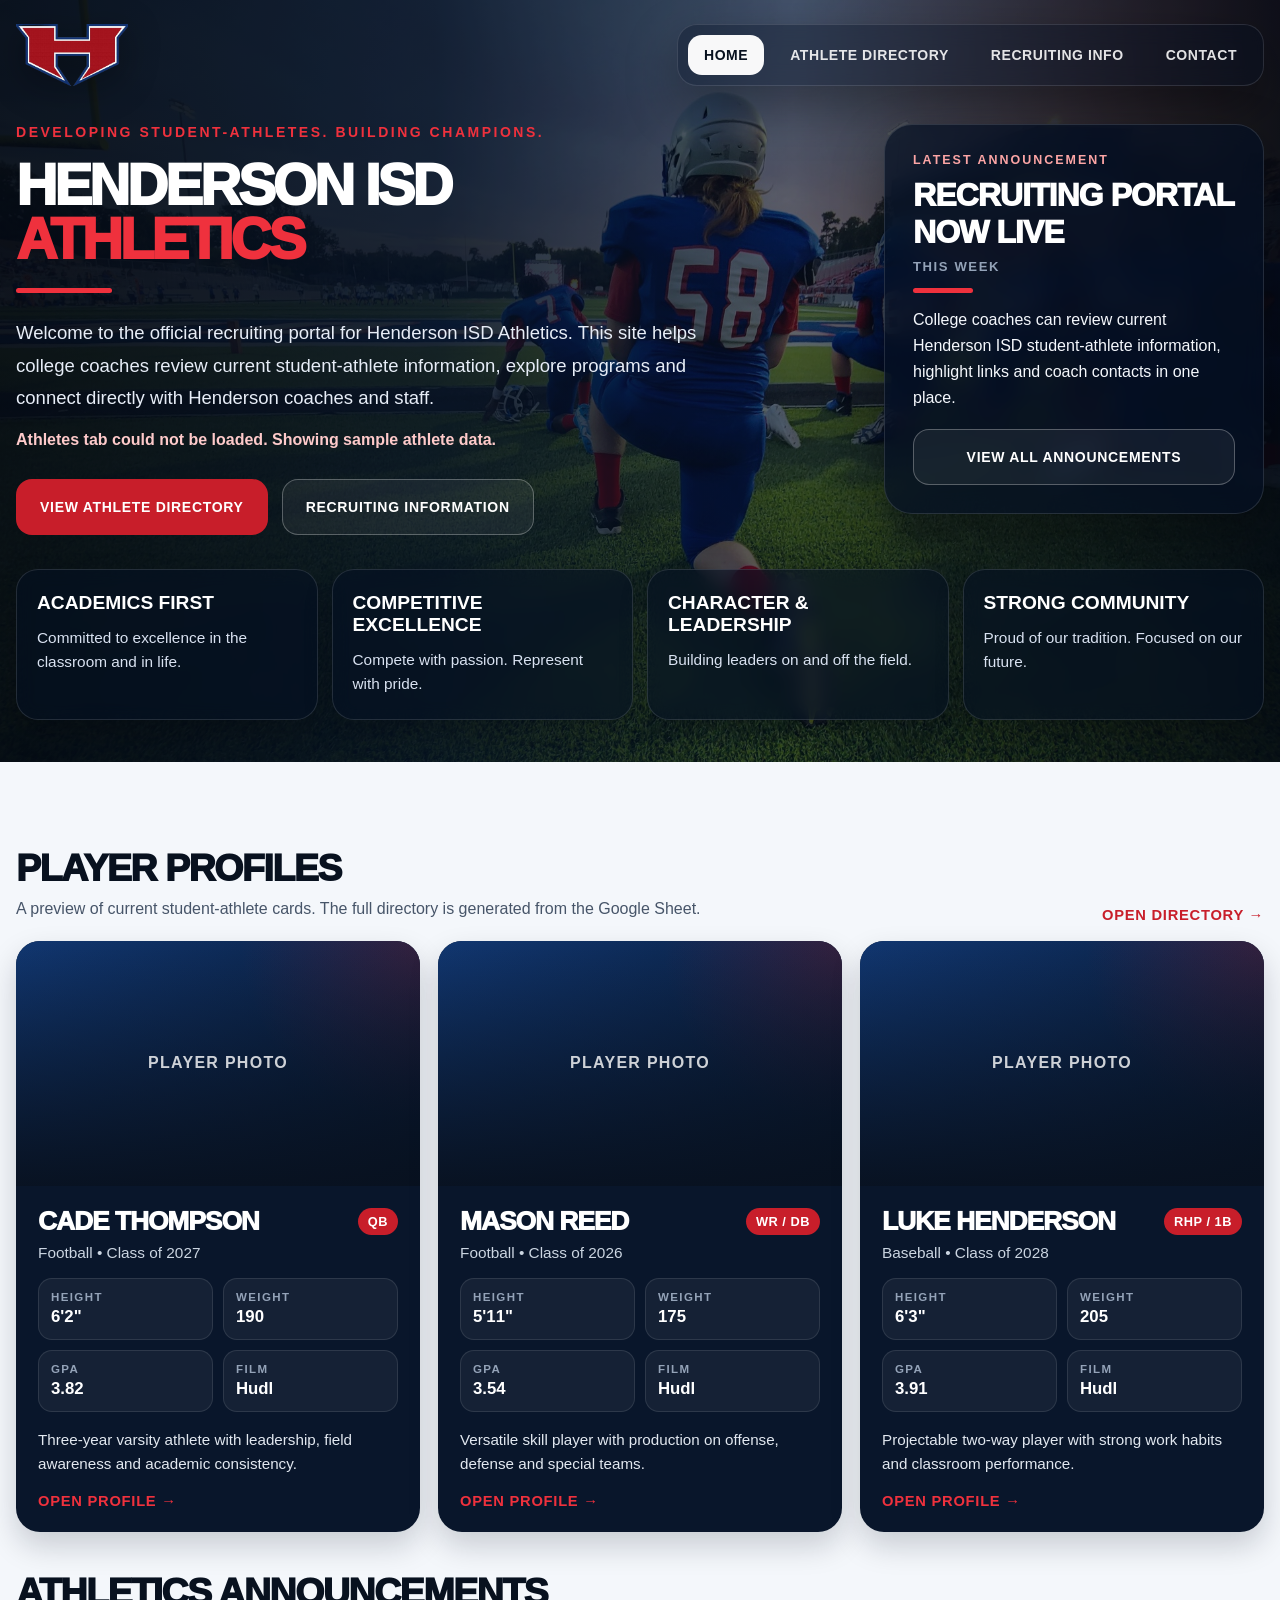
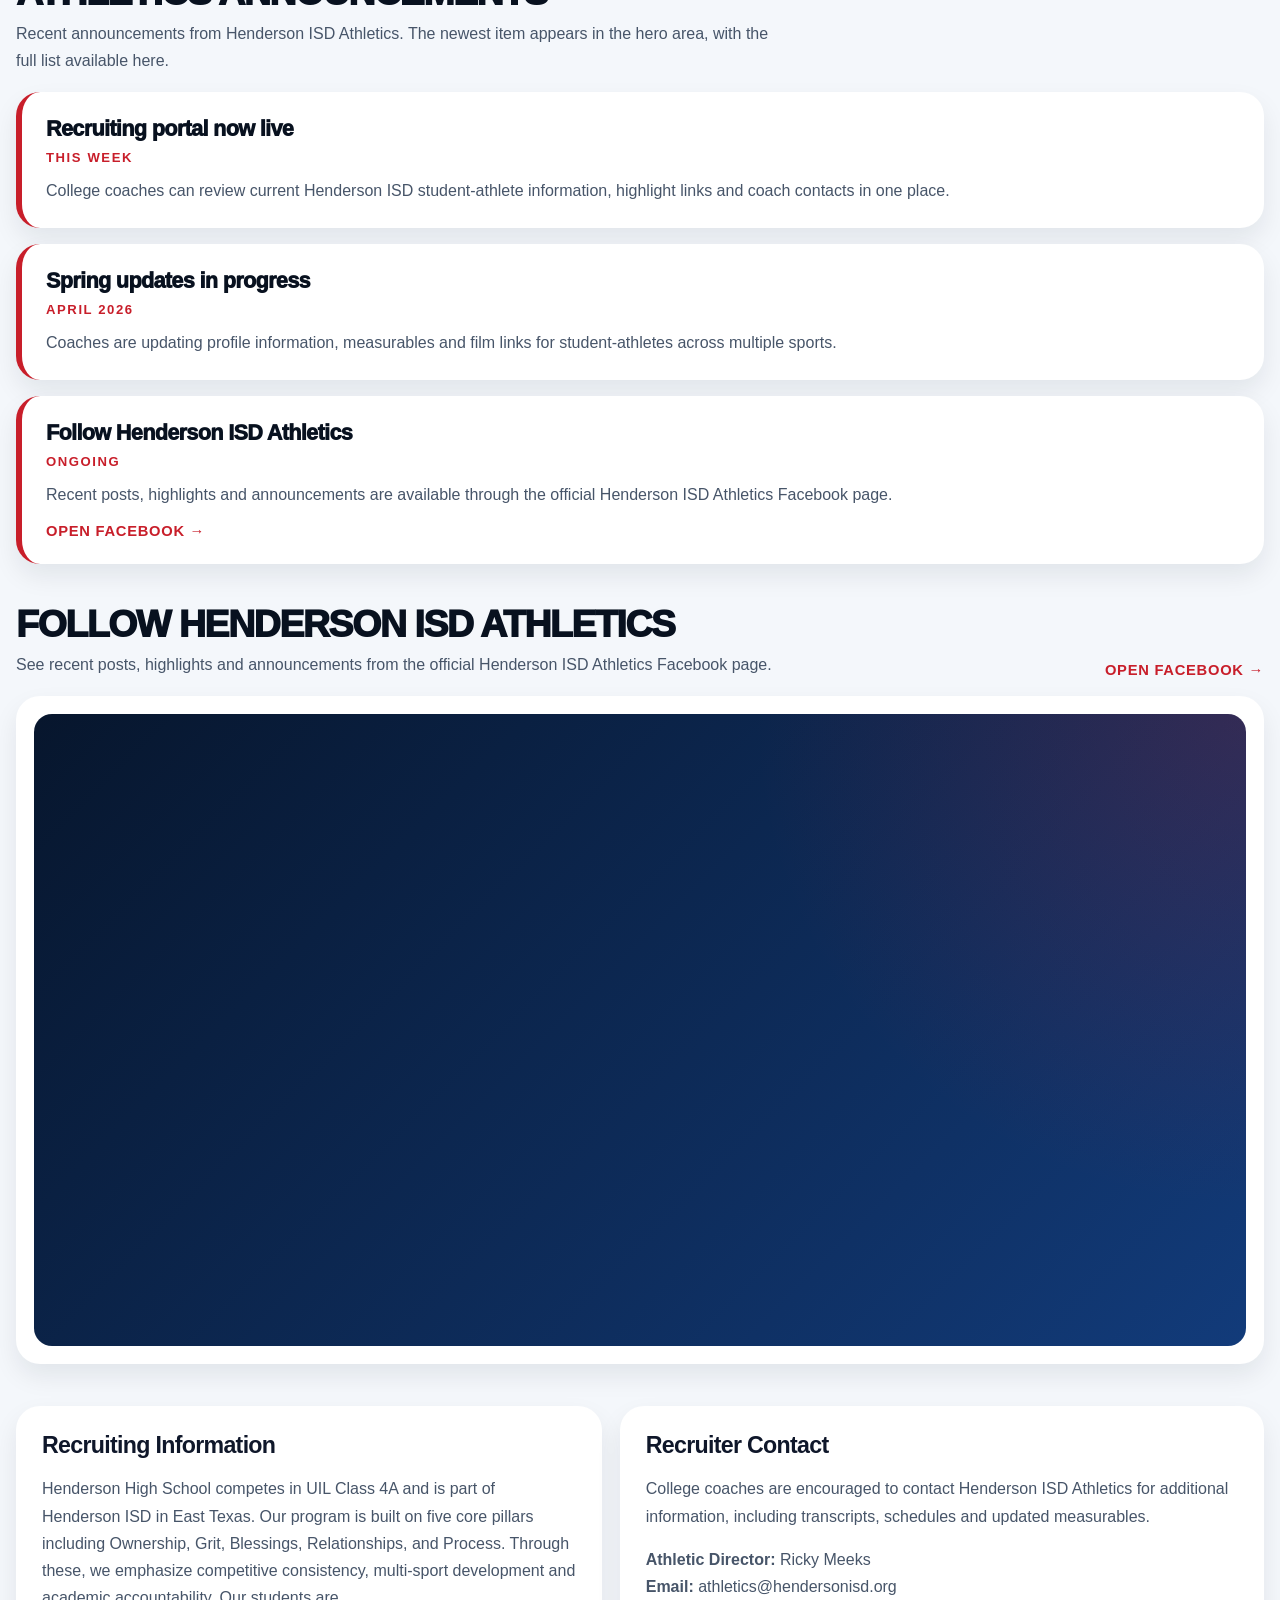
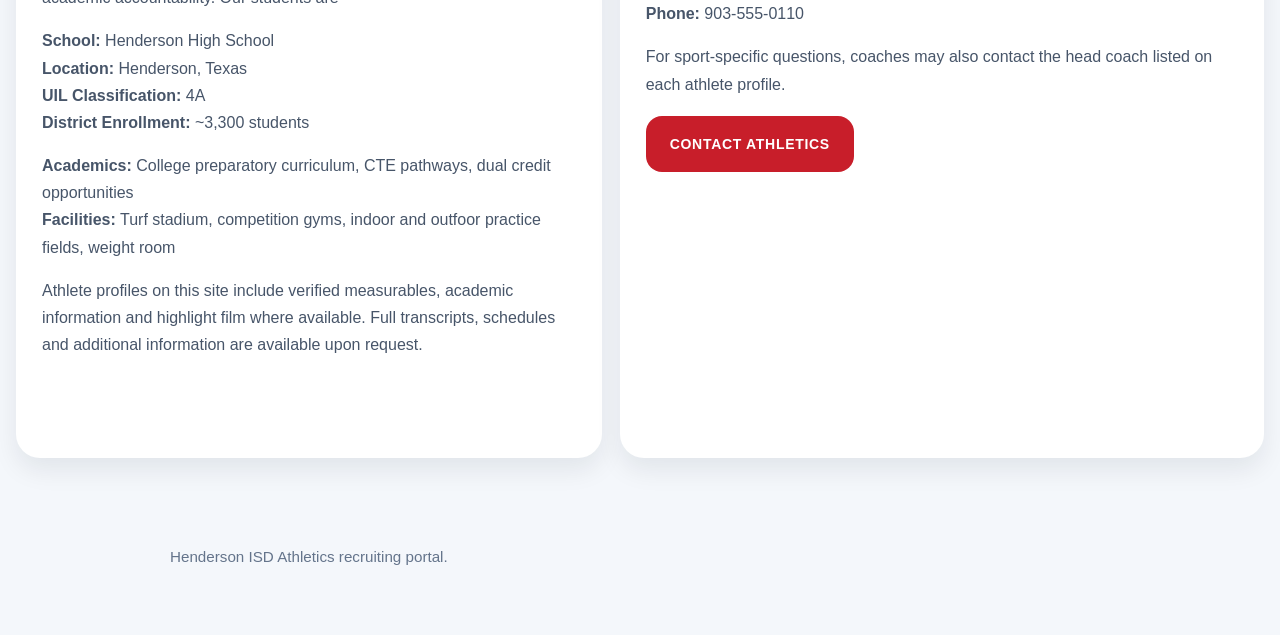
==== commit 80edb07a: "Update index.html" ====
--- a/index.html
+++ b/index.html
@@ -87,7 +87,58 @@
       </div>
     </section>
 
-    <section id="recruiting" style="margin-top:42px;"><div class="info-grid"><div class="box"><h3>Recruiting Information</h3><p>This section can link to school profile information, academic offerings, schedules, facilities details and district contacts, all in a recruiter-friendly format.</p><p>This version reads live athlete, update and program data from Google Sheets after the sheet is published to the web.</p></div><div class="box" id="contact"><h3>Recruiter Contact</h3><p>Henderson ISD Athletics<br>Athletic Director<br>Henderson High School</p><p>athletics@hendersonisd.org<br>903-555-0110</p></div></div></section>
+    <section id="recruiting" style="margin-top:42px;"><div class="info-grid">
+     <div class="box">
+  <h3>Recruiting Information</h3>
+
+  <p>
+    Henderson High School competes in UIL Class 4A and is part of Henderson ISD in East Texas. 
+    Our program is built on five core pillars including Ownership, Grit, Blessings, Relationships, and Process. Through these, we emphasize competitive consistency, multi-sport development and academic accountability. Our students are 
+  </p>
+
+  <p style="margin-top:12px;">
+    <strong>School:</strong> Henderson High School<br>
+    <strong>Location:</strong> Henderson, Texas<br>
+    <strong>UIL Classification:</strong> 4A<br>
+    <strong>District Enrollment:</strong> ~3,300 students
+  </p>
+
+  <p style="margin-top:12px;">
+    <strong>Academics:</strong> College preparatory curriculum, CTE pathways, dual credit opportunities<br>
+    <strong>Facilities:</strong> Turf stadium, competition gyms, indoor and outfoor practice fields, weight room
+  </p>
+
+  <p style="margin-top:12px;">
+    Athlete profiles on this site include verified measurables, academic information and highlight film where available. 
+    Full transcripts, schedules and additional information are available upon request.
+  </p>
+
+  <div style="margin-top:18px;">
+    <a class="btn btn-secondary" href="athletes.html">View Athlete Directory</a>
+  </div>
+</div>      
+<div class="box" id="contact">
+  <h3>Recruiter Contact</h3>
+
+  <p>
+    College coaches are encouraged to contact Henderson ISD Athletics for additional information, 
+    including transcripts, schedules and updated measurables.
+  </p>
+
+  <p style="margin-top:12px;">
+    <strong>Athletic Director:</strong> Ricky Meeks<br>
+    <strong>Email:</strong> <a href="mailto:rmeeks@hendersonisd.org">athletics@hendersonisd.org</a><br>
+    <strong>Phone:</strong> 903-555-0110
+  </p>
+
+  <p style="margin-top:12px;">
+    For sport-specific questions, coaches may also contact the head coach listed on each athlete profile.
+  </p>
+
+  <div style="margin-top:18px;">
+    <a class="btn btn-primary" href="mailto:athletics@hendersonisd.org">Contact Athletics</a>
+  </div>
+</div>    
     <div class="footer">Henderson ISD Athletics recruiting portal.</div>
   </main>
 </body>
--- a/styles.css
+++ b/styles.css
@@ -90,7 +90,7 @@
 .program-body p { margin: 12px 0 0; color: #d9e2f1; line-height: 1.6; }
 .program-link { display: inline-block; margin-top: 18px; color: var(--red-bright); font-weight: 800; text-transform: uppercase; letter-spacing: .05em; font-size: .92rem; }
 .profile-photo { height: 245px; background: linear-gradient(180deg, rgba(8,17,31,0.1), rgba(8,17,31,0.95)), radial-gradient(circle at top right, rgba(200,30,42,0.24), transparent 38%), linear-gradient(135deg, #123b7a, #07162d); display: flex; align-items: center; justify-content: center; color: rgba(255,255,255,0.8); font-weight: 900; text-transform: uppercase; letter-spacing: .08em; overflow: hidden; }
-.profile-photo img { width: 100%; height: 100%; object-fit: cover; }
+.profile-photo img { width: 100%; height: 100%; object-fit: cover; object-position: 50% 20%; }
 .profile-body { padding: 22px; }
 .profile-topline { display: flex; justify-content: space-between; align-items: start; gap: 12px; }
 .profile-body h3 { margin: 0; font-size: 1.65rem; line-height: 1; font-weight: 950; text-transform: uppercase; letter-spacing: -0.04em; }
@@ -242,3 +242,29 @@
   text-transform: uppercase;
   max-width: 780px;
 } .lead { font-size: 1.02rem; } .program-grid, .profile-grid, .pill-grid { grid-template-columns: 1fr; } .section-head { align-items: start; flex-direction: column; } .btn { width: 100%; } }
+
+.box .profile-stats .stat {
+  background: #f8fafc;
+  border: 1px solid #e2e8f0;
+}
+
+.box .profile-stats .stat strong {
+  color: #08111f;
+}
+
+.box .profile-stats .stat span {
+  color: #64748b;
+}
+
+.profile-card .stat strong a {
+  color: white;
+  text-decoration: none;
+}
+
+.profile-card .stat strong a:hover {
+  text-decoration: underline;
+}
+
+#programs {
+  display: none;
+}
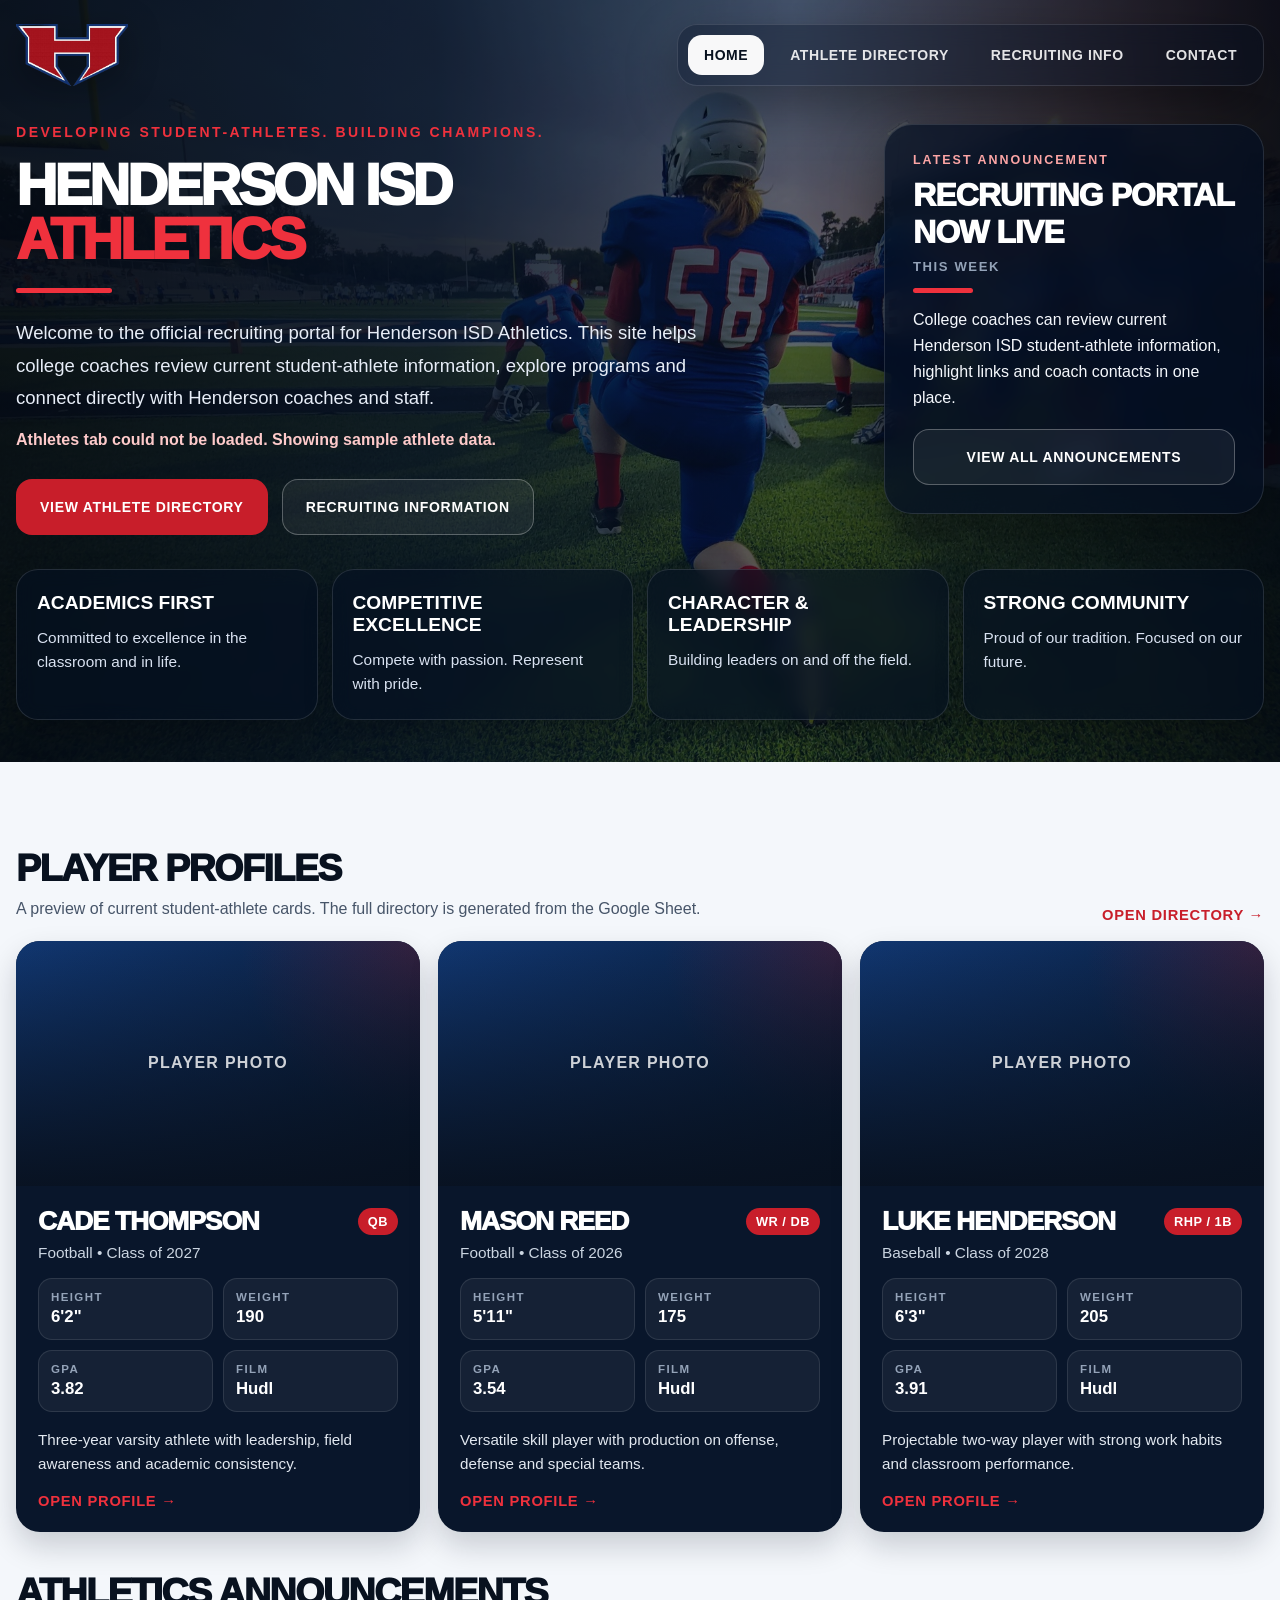
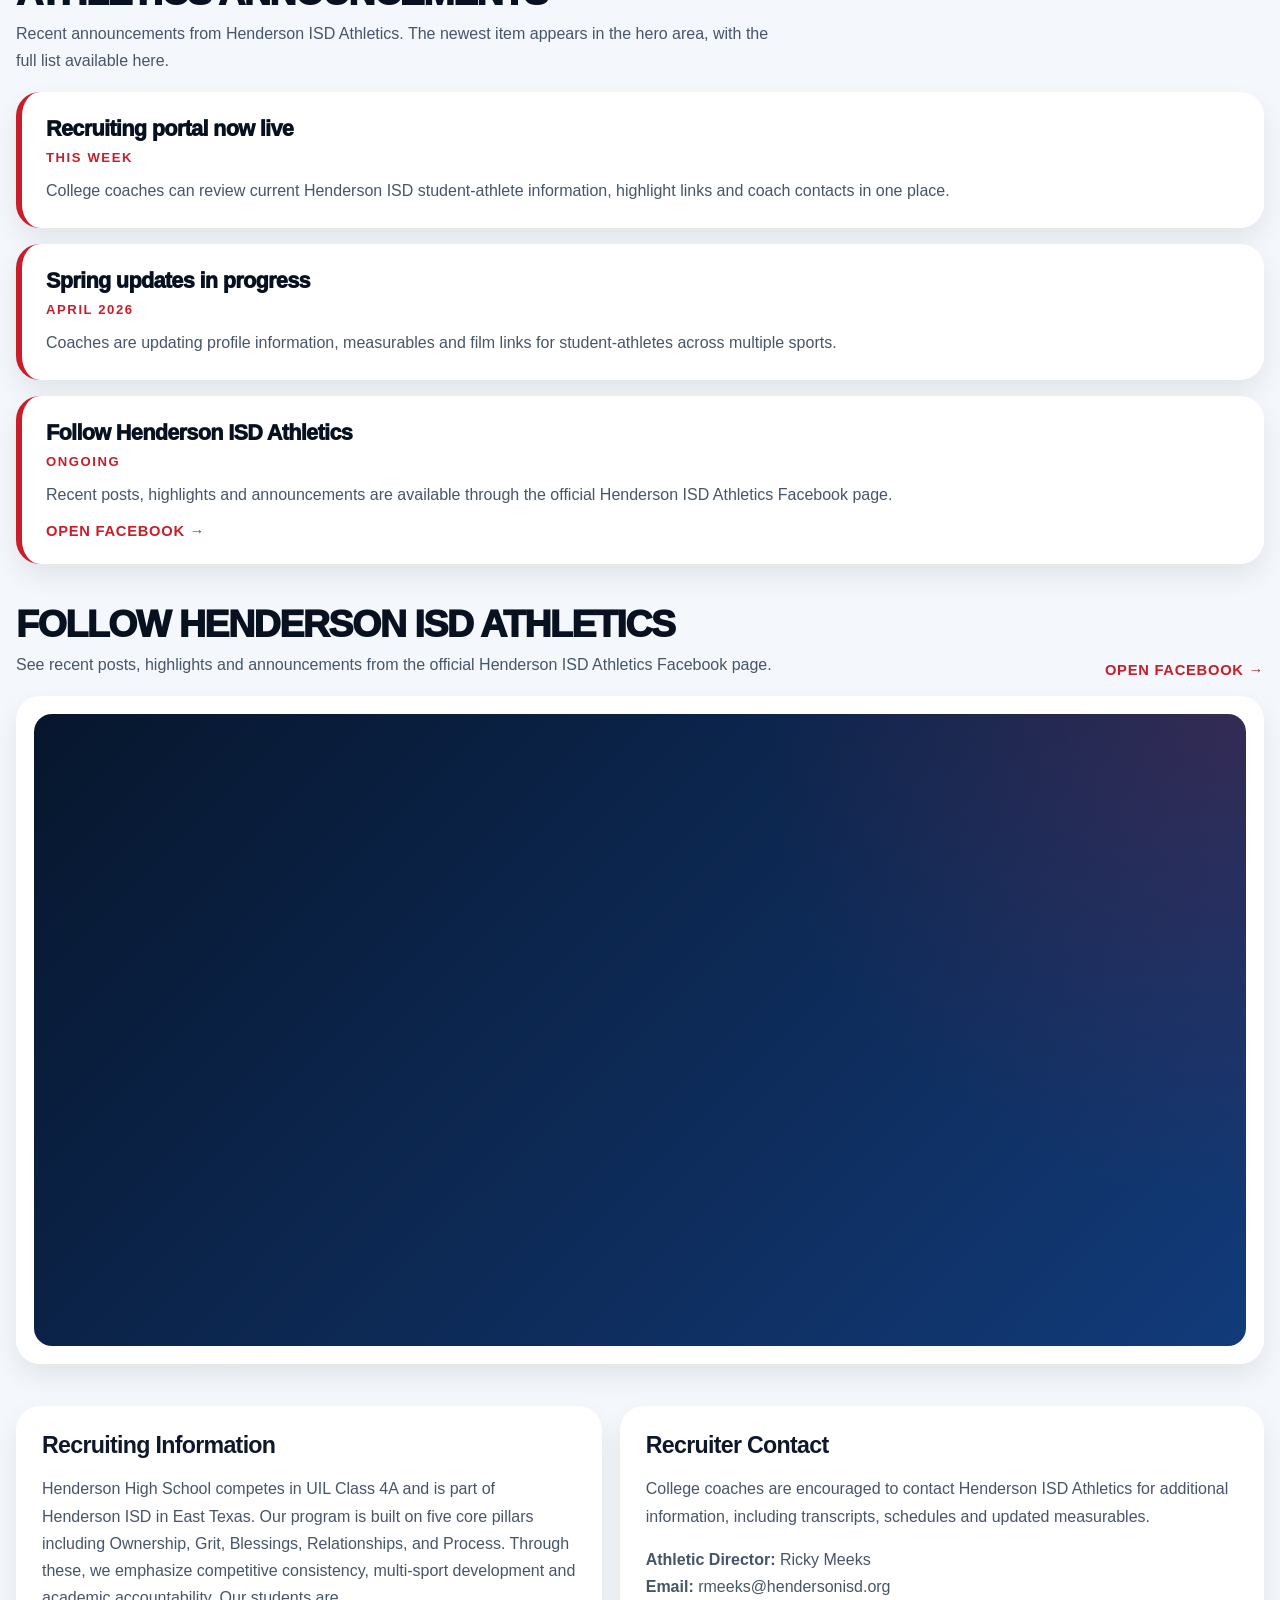
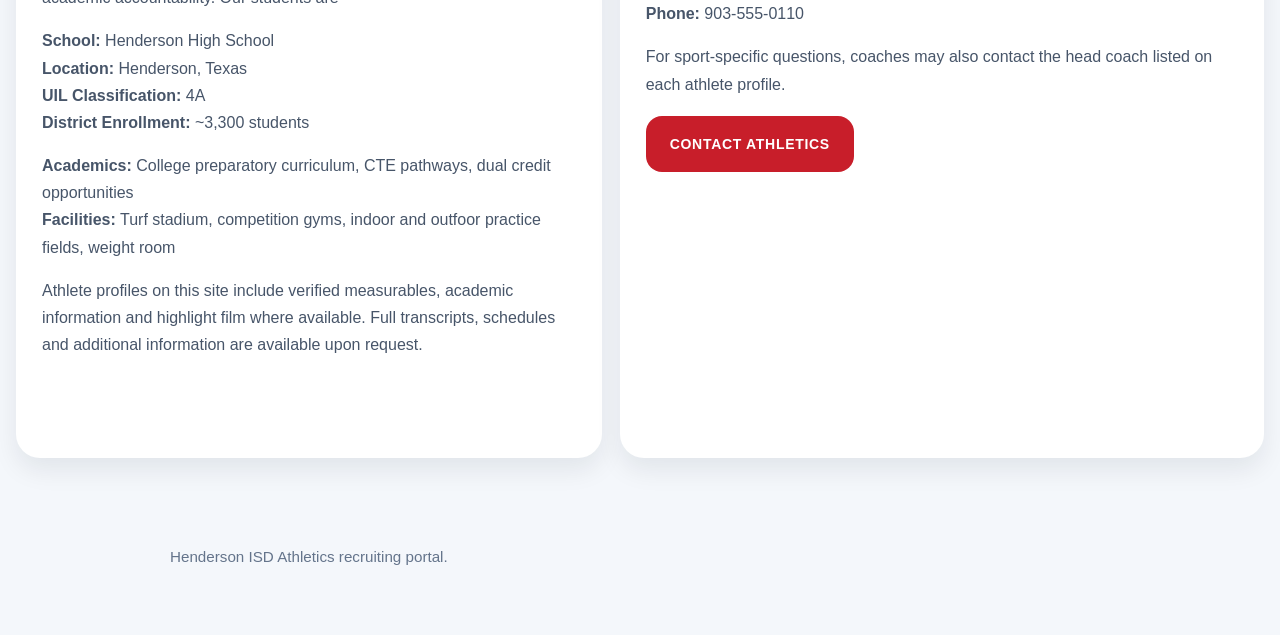
==== commit be836f68: "Update index.html" ====
--- a/index.html
+++ b/index.html
@@ -127,7 +127,7 @@
 
   <p style="margin-top:12px;">
     <strong>Athletic Director:</strong> Ricky Meeks<br>
-    <strong>Email:</strong> <a href="mailto:rmeeks@hendersonisd.org">athletics@hendersonisd.org</a><br>
+    <strong>Email:</strong> <a href="mailto:rmeeks@hendersonisd.org">rmeeks@hendersonisd.org</a><br>
     <strong>Phone:</strong> 903-555-0110
   </p>
 
@@ -136,7 +136,7 @@
   </p>
 
   <div style="margin-top:18px;">
-    <a class="btn btn-primary" href="mailto:athletics@hendersonisd.org">Contact Athletics</a>
+    <a class="btn btn-primary" href="mailto:rmeeks@hendersonisd.org">Contact Athletics</a>
   </div>
 </div>    
     <div class="footer">Henderson ISD Athletics recruiting portal.</div>
